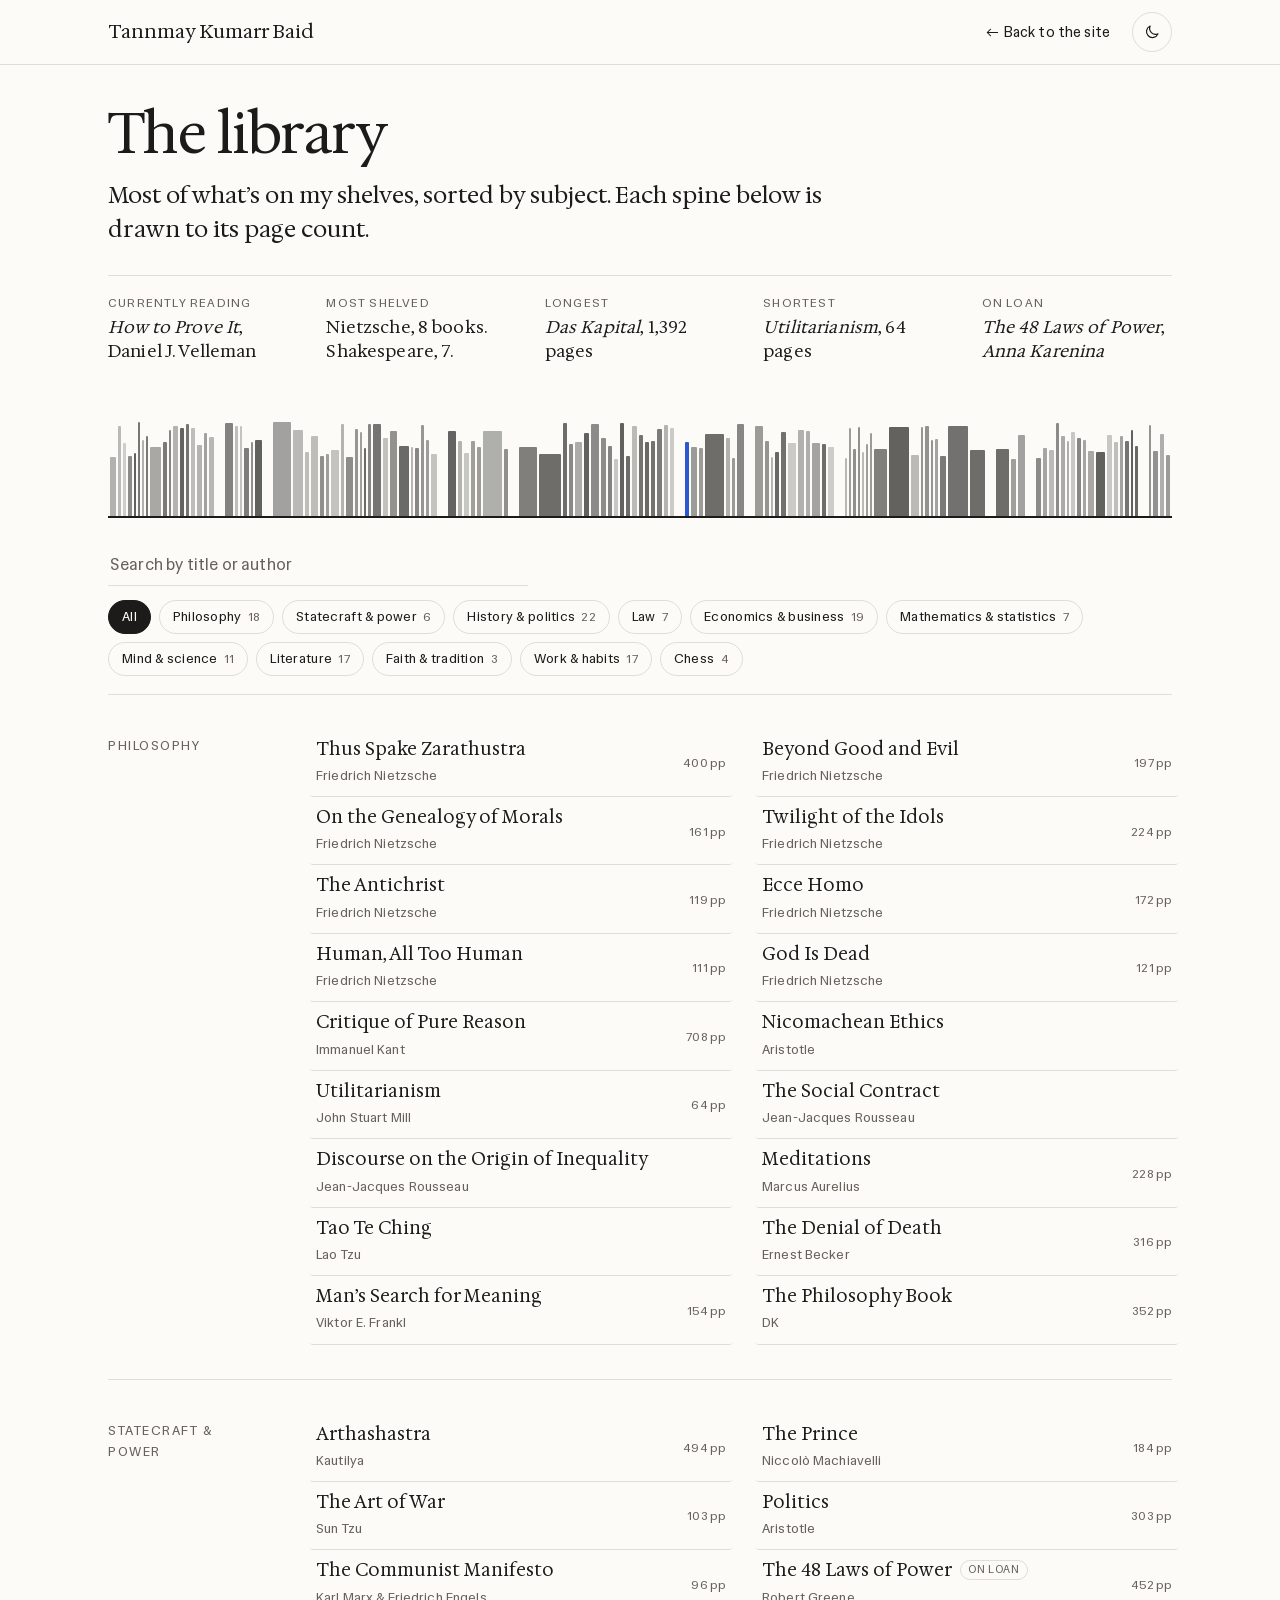
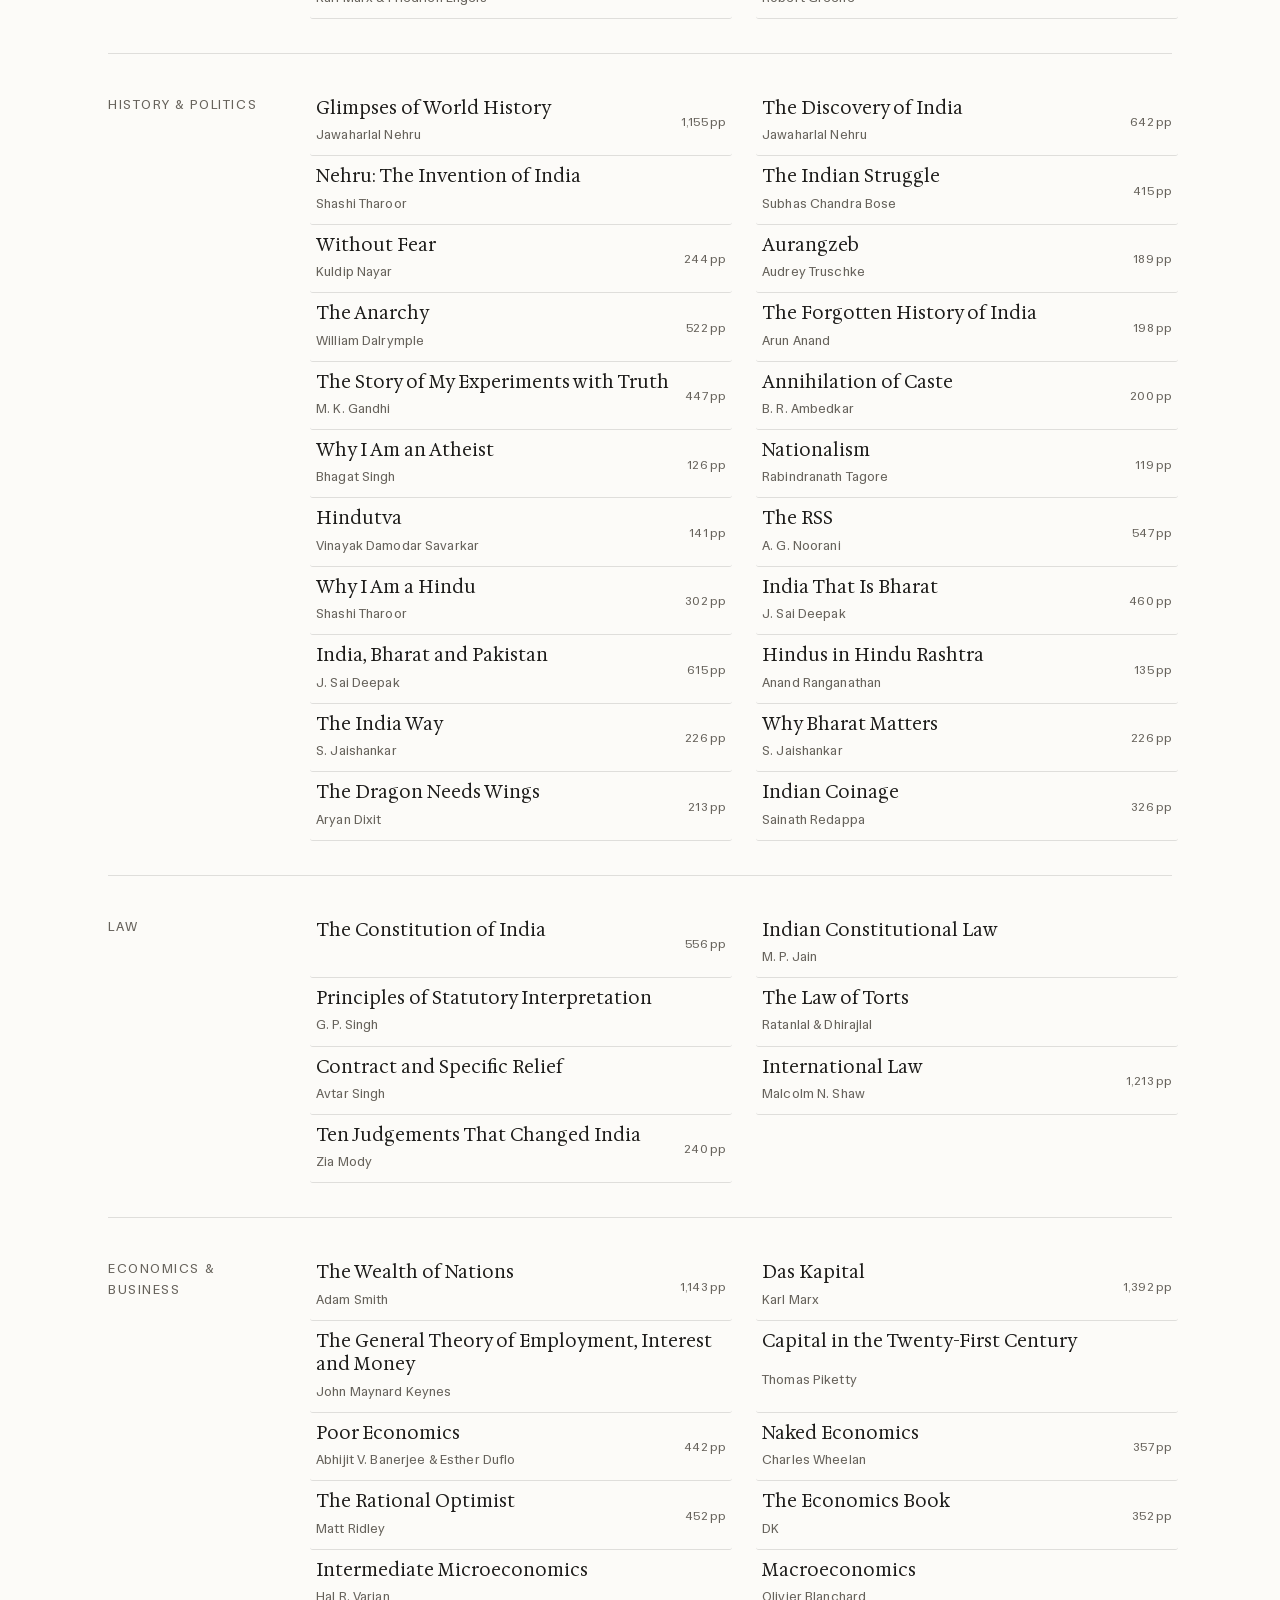
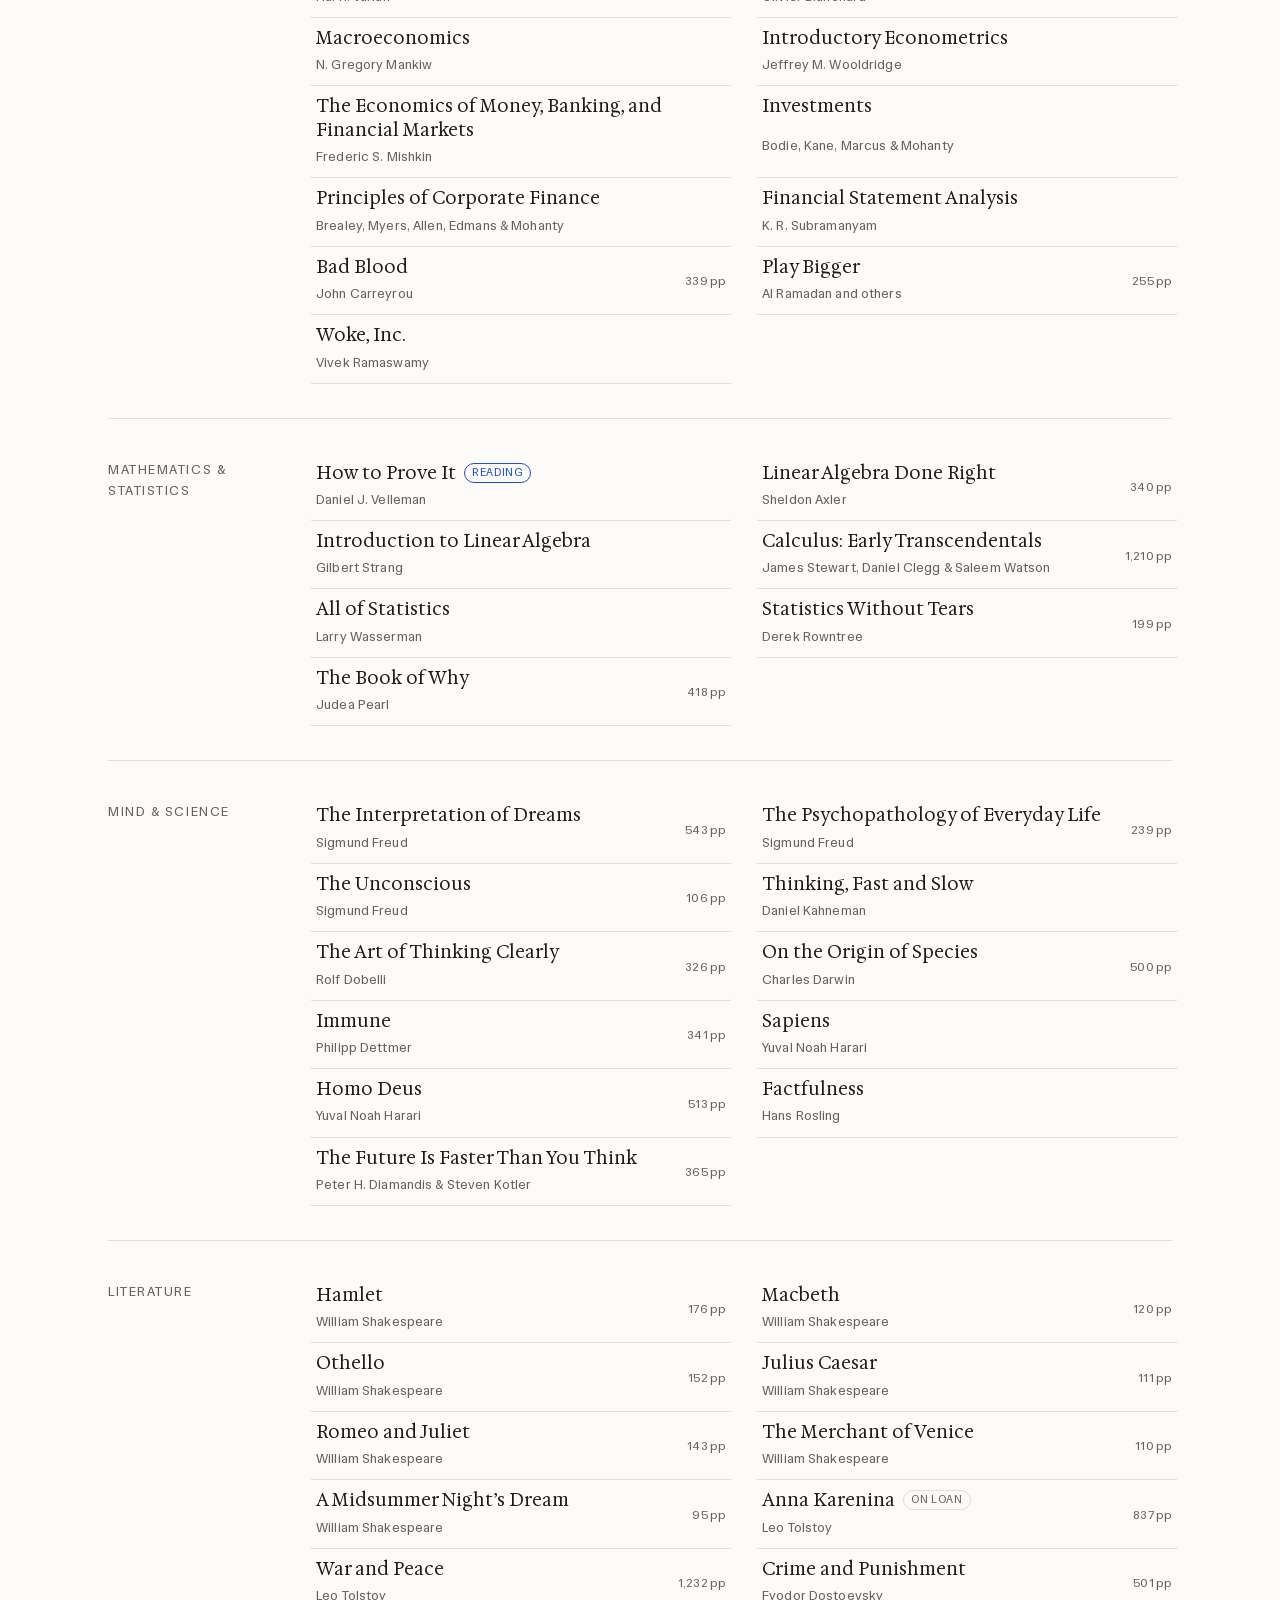
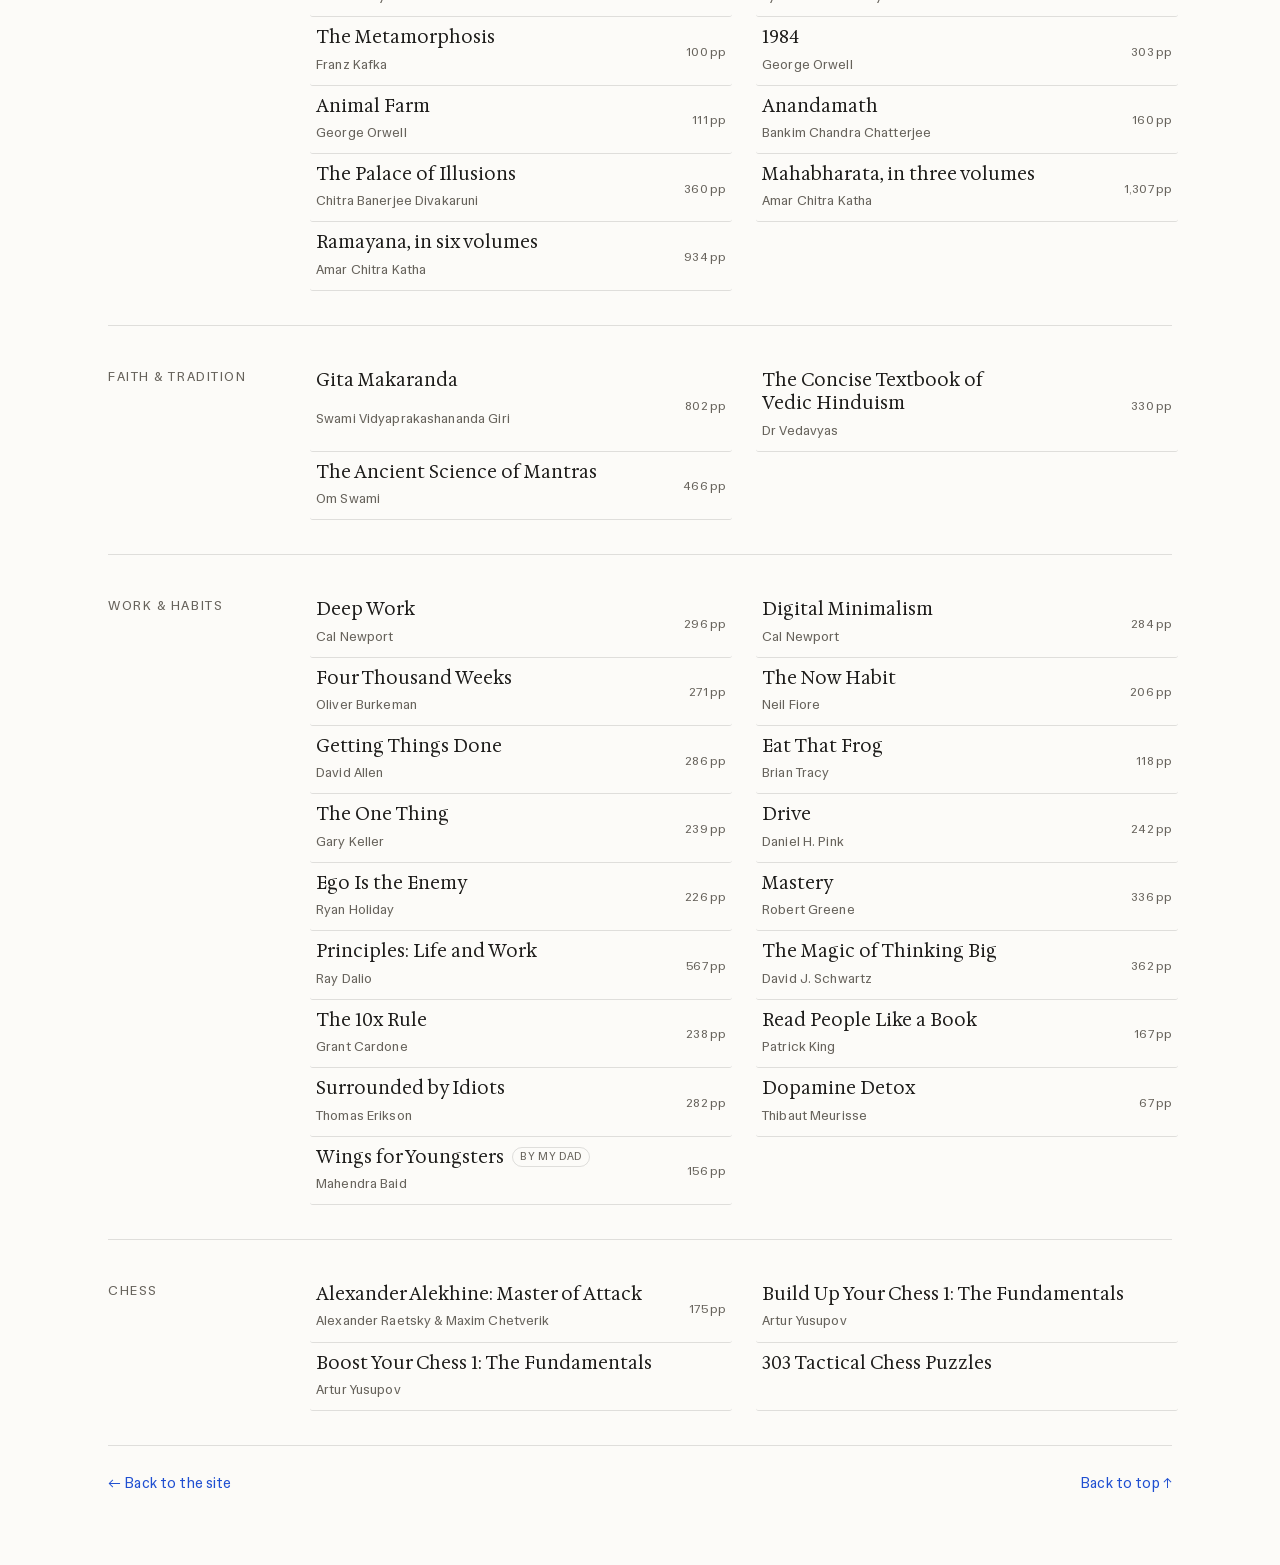
==== catalogue.html @ 4d47ea0c "Add the library catalogue; currently reading How to Prove It - New catalogue.html: 131 entries on 11" ====
<!doctype html>
<html lang="en">
<head>
<meta charset="utf-8">
<meta name="viewport" content="width=device-width, initial-scale=1">
<title>The library · Tannmay Kumarr Baid</title>
<meta name="description" content="The books on Tannmay Kumarr Baid’s shelves, sorted by subject.">
<link rel="canonical" href="https://tannmay-python.github.io/catalogue.html">
<link rel="icon" href="assets/favicon.svg" type="image/svg+xml">
<link rel="stylesheet" href="assets/fonts.css">
<link rel="stylesheet" href="assets/site.css">
<link rel="stylesheet" href="assets/catalogue.css">
<script>try{document.documentElement.dataset.theme=localStorage.getItem("tannmay-portfolio-theme")==="dark"?"dark":"light"}catch(e){document.documentElement.dataset.theme="light"}</script>
<script src="assets/site.js" defer></script>
<script src="assets/catalogue.js" defer></script>
</head>
<body>
<a class="skip-link" href="#main">Skip to content</a>

<header class="site-header">
  <div class="wrap">
    <a class="site-name plain" href="index.html">Tannmay Kumarr Baid</a>
    <nav class="site-nav sans" aria-label="Site">
      <a href="index.html#off-the-clock">← Back to the site</a>
    </nav>
    <button class="btn icon-btn theme-toggle" type="button" data-theme-toggle aria-label="Switch to dark mode" title="Switch to dark mode"><svg class="moon" viewBox="0 0 24 24" aria-hidden="true" focusable="false"><path d="M20 14.5A8 8 0 0 1 9.5 4 8 8 0 1 0 20 14.5Z"/></svg><svg class="sun" viewBox="0 0 24 24" aria-hidden="true" focusable="false"><circle cx="12" cy="12" r="4"/><path d="M12 2.5v2M12 19.5v2M2.5 12h2M19.5 12h2M5.3 5.3l1.4 1.4M17.3 17.3l1.4 1.4M5.3 18.7l1.4-1.4M17.3 6.7l1.4-1.4"/></svg></button>
  </div>
</header>

<main id="main" class="wrap">

  <section class="cat-head" id="top">
    <h1>The library</h1>
    <p class="lede">Most of what’s on my shelves, sorted by subject. Each spine below is drawn to its page count.</p>
    <dl class="cat-facts sans">
      <div><dt>Currently reading</dt><dd><em>How to Prove It</em>, Daniel J. Velleman</dd></div>
      <div><dt>Most shelved</dt><dd>Nietzsche, 8 books. Shakespeare, 7.</dd></div>
      <div><dt>Longest</dt><dd><em>Das Kapital</em>, 1,392 pages</dd></div>
      <div><dt>Shortest</dt><dd><em>Utilitarianism</em>, 64 pages</dd></div>
      <div><dt>On loan</dt><dd><em>The 48 Laws of Power</em>, <em>Anna Karenina</em></dd></div>
    </dl>
  </section>

  <div class="spines-wrap" aria-hidden="true"><div class="spines-scroll"><div class="spines" id="spines"></div></div><div class="spine-tip" id="spine-tip" hidden></div></div>

  <div class="cat-tools" hidden>
    <input class="cat-search sans" id="cat-search" type="search" placeholder="Search by title or author" aria-label="Search the library" autocomplete="off">
    <div class="chips sans" role="group" aria-label="Shelves">
      <button type="button" class="chip" data-shelf="all" aria-pressed="true">All</button><button type="button" class="chip" data-shelf="philosophy" aria-pressed="false">Philosophy <span class="n">18</span></button><button type="button" class="chip" data-shelf="statecraft" aria-pressed="false">Statecraft &amp; power <span class="n">6</span></button><button type="button" class="chip" data-shelf="history" aria-pressed="false">History &amp; politics <span class="n">22</span></button><button type="button" class="chip" data-shelf="law" aria-pressed="false">Law <span class="n">7</span></button><button type="button" class="chip" data-shelf="economics" aria-pressed="false">Economics &amp; business <span class="n">19</span></button><button type="button" class="chip" data-shelf="maths" aria-pressed="false">Mathematics &amp; statistics <span class="n">7</span></button><button type="button" class="chip" data-shelf="science" aria-pressed="false">Mind &amp; science <span class="n">11</span></button><button type="button" class="chip" data-shelf="literature" aria-pressed="false">Literature <span class="n">17</span></button><button type="button" class="chip" data-shelf="faith" aria-pressed="false">Faith &amp; tradition <span class="n">3</span></button><button type="button" class="chip" data-shelf="habits" aria-pressed="false">Work &amp; habits <span class="n">17</span></button><button type="button" class="chip" data-shelf="chess" aria-pressed="false">Chess <span class="n">4</span></button>
    </div>
  </div>

  <section class="row cat-shelf" id="philosophy" data-shelf="philosophy" aria-labelledby="philosophy-h">
    <h2 id="philosophy-h" class="label">Philosophy</h2>
    <ol class="books">
        <li id="b-thus-spake-zarathustra-friedrich-nietzsche" data-shelf="philosophy" data-pages="400" data-search="thus spake zarathustra friedrich nietzsche"><span class="bk-title">Thus Spake Zarathustra</span><span class="bk-author sans muted">Friedrich Nietzsche</span><span class="bk-pages sans muted">400 pp</span></li>
        <li id="b-beyond-good-and-evil-friedrich-nietzsche" data-shelf="philosophy" data-pages="197" data-search="beyond good and evil friedrich nietzsche"><span class="bk-title">Beyond Good and Evil</span><span class="bk-author sans muted">Friedrich Nietzsche</span><span class="bk-pages sans muted">197 pp</span></li>
        <li id="b-on-the-genealogy-of-morals-friedrich-nietzsche" data-shelf="philosophy" data-pages="161" data-search="on the genealogy of morals friedrich nietzsche"><span class="bk-title">On the Genealogy of Morals</span><span class="bk-author sans muted">Friedrich Nietzsche</span><span class="bk-pages sans muted">161 pp</span></li>
        <li id="b-twilight-of-the-idols-friedrich-nietzsche" data-shelf="philosophy" data-pages="224" data-search="twilight of the idols friedrich nietzsche"><span class="bk-title">Twilight of the Idols</span><span class="bk-author sans muted">Friedrich Nietzsche</span><span class="bk-pages sans muted">224 pp</span></li>
        <li id="b-the-antichrist-friedrich-nietzsche" data-shelf="philosophy" data-pages="119" data-search="the antichrist friedrich nietzsche"><span class="bk-title">The Antichrist</span><span class="bk-author sans muted">Friedrich Nietzsche</span><span class="bk-pages sans muted">119 pp</span></li>
        <li id="b-ecce-homo-friedrich-nietzsche" data-shelf="philosophy" data-pages="172" data-search="ecce homo friedrich nietzsche"><span class="bk-title">Ecce Homo</span><span class="bk-author sans muted">Friedrich Nietzsche</span><span class="bk-pages sans muted">172 pp</span></li>
        <li id="b-human-all-too-human-friedrich-nietzsche" data-shelf="philosophy" data-pages="111" data-search="human, all too human friedrich nietzsche"><span class="bk-title">Human, All Too Human</span><span class="bk-author sans muted">Friedrich Nietzsche</span><span class="bk-pages sans muted">111 pp</span></li>
        <li id="b-god-is-dead-friedrich-nietzsche" data-shelf="philosophy" data-pages="121" data-search="god is dead friedrich nietzsche"><span class="bk-title">God Is Dead</span><span class="bk-author sans muted">Friedrich Nietzsche</span><span class="bk-pages sans muted">121 pp</span></li>
        <li id="b-critique-of-pure-reason-immanuel-kant" data-shelf="philosophy" data-pages="708" data-search="critique of pure reason immanuel kant"><span class="bk-title">Critique of Pure Reason</span><span class="bk-author sans muted">Immanuel Kant</span><span class="bk-pages sans muted">708 pp</span></li>
        <li id="b-nicomachean-ethics-aristotle" data-shelf="philosophy" data-pages="0" data-search="nicomachean ethics aristotle"><span class="bk-title">Nicomachean Ethics</span><span class="bk-author sans muted">Aristotle</span><span class="bk-pages sans muted"></span></li>
        <li id="b-utilitarianism-john-stuart-mill" data-shelf="philosophy" data-pages="64" data-search="utilitarianism john stuart mill"><span class="bk-title">Utilitarianism</span><span class="bk-author sans muted">John Stuart Mill</span><span class="bk-pages sans muted">64 pp</span></li>
        <li id="b-the-social-contract-jean-jacques-rousseau" data-shelf="philosophy" data-pages="0" data-search="the social contract jean-jacques rousseau"><span class="bk-title">The Social Contract</span><span class="bk-author sans muted">Jean-Jacques Rousseau</span><span class="bk-pages sans muted"></span></li>
        <li id="b-discourse-on-the-origin-of-inequality-jean-jacques-rousseau" data-shelf="philosophy" data-pages="0" data-search="discourse on the origin of inequality jean-jacques rousseau"><span class="bk-title">Discourse on the Origin of Inequality</span><span class="bk-author sans muted">Jean-Jacques Rousseau</span><span class="bk-pages sans muted"></span></li>
        <li id="b-meditations-marcus-aurelius" data-shelf="philosophy" data-pages="228" data-search="meditations marcus aurelius"><span class="bk-title">Meditations</span><span class="bk-author sans muted">Marcus Aurelius</span><span class="bk-pages sans muted">228 pp</span></li>
        <li id="b-tao-te-ching-lao-tzu" data-shelf="philosophy" data-pages="0" data-search="tao te ching lao tzu"><span class="bk-title">Tao Te Ching</span><span class="bk-author sans muted">Lao Tzu</span><span class="bk-pages sans muted"></span></li>
        <li id="b-the-denial-of-death-ernest-becker" data-shelf="philosophy" data-pages="316" data-search="the denial of death ernest becker"><span class="bk-title">The Denial of Death</span><span class="bk-author sans muted">Ernest Becker</span><span class="bk-pages sans muted">316 pp</span></li>
        <li id="b-man-s-search-for-meaning-viktor-e-frankl" data-shelf="philosophy" data-pages="154" data-search="man’s search for meaning viktor e. frankl"><span class="bk-title">Man’s Search for Meaning</span><span class="bk-author sans muted">Viktor E. Frankl</span><span class="bk-pages sans muted">154 pp</span></li>
        <li id="b-the-philosophy-book-dk" data-shelf="philosophy" data-pages="352" data-search="the philosophy book dk"><span class="bk-title">The Philosophy Book</span><span class="bk-author sans muted">DK</span><span class="bk-pages sans muted">352 pp</span></li>
    </ol>
  </section>
  <section class="row cat-shelf" id="statecraft" data-shelf="statecraft" aria-labelledby="statecraft-h">
    <h2 id="statecraft-h" class="label">Statecraft &amp; power</h2>
    <ol class="books">
        <li id="b-arthashastra-kautilya" data-shelf="statecraft" data-pages="494" data-search="arthashastra kautilya"><span class="bk-title">Arthashastra</span><span class="bk-author sans muted">Kautilya</span><span class="bk-pages sans muted">494 pp</span></li>
        <li id="b-the-prince-niccol-machiavelli" data-shelf="statecraft" data-pages="184" data-search="the prince niccolò machiavelli"><span class="bk-title">The Prince</span><span class="bk-author sans muted">Niccolò Machiavelli</span><span class="bk-pages sans muted">184 pp</span></li>
        <li id="b-the-art-of-war-sun-tzu" data-shelf="statecraft" data-pages="103" data-search="the art of war sun tzu"><span class="bk-title">The Art of War</span><span class="bk-author sans muted">Sun Tzu</span><span class="bk-pages sans muted">103 pp</span></li>
        <li id="b-politics-aristotle" data-shelf="statecraft" data-pages="303" data-search="politics aristotle"><span class="bk-title">Politics</span><span class="bk-author sans muted">Aristotle</span><span class="bk-pages sans muted">303 pp</span></li>
        <li id="b-the-communist-manifesto-karl-marx-friedrich-engels" data-shelf="statecraft" data-pages="96" data-search="the communist manifesto karl marx &amp; friedrich engels"><span class="bk-title">The Communist Manifesto</span><span class="bk-author sans muted">Karl Marx &amp; Friedrich Engels</span><span class="bk-pages sans muted">96 pp</span></li>
        <li id="b-the-48-laws-of-power-robert-greene" data-shelf="statecraft" data-pages="452" data-search="the 48 laws of power robert greene"><span class="bk-title">The 48 Laws of Power<span class="tag">on loan</span></span><span class="bk-author sans muted">Robert Greene</span><span class="bk-pages sans muted">452 pp</span></li>
    </ol>
  </section>
  <section class="row cat-shelf" id="history" data-shelf="history" aria-labelledby="history-h">
    <h2 id="history-h" class="label">History &amp; politics</h2>
    <ol class="books">
        <li id="b-glimpses-of-world-history-jawaharlal-nehru" data-shelf="history" data-pages="1155" data-search="glimpses of world history jawaharlal nehru"><span class="bk-title">Glimpses of World History</span><span class="bk-author sans muted">Jawaharlal Nehru</span><span class="bk-pages sans muted">1,155 pp</span></li>
        <li id="b-the-discovery-of-india-jawaharlal-nehru" data-shelf="history" data-pages="642" data-search="the discovery of india jawaharlal nehru"><span class="bk-title">The Discovery of India</span><span class="bk-author sans muted">Jawaharlal Nehru</span><span class="bk-pages sans muted">642 pp</span></li>
        <li id="b-nehru-the-invention-of-india-shashi-tharoor" data-shelf="history" data-pages="0" data-search="nehru: the invention of india shashi tharoor"><span class="bk-title">Nehru: The Invention of India</span><span class="bk-author sans muted">Shashi Tharoor</span><span class="bk-pages sans muted"></span></li>
        <li id="b-the-indian-struggle-subhas-chandra-bose" data-shelf="history" data-pages="415" data-search="the indian struggle subhas chandra bose"><span class="bk-title">The Indian Struggle</span><span class="bk-author sans muted">Subhas Chandra Bose</span><span class="bk-pages sans muted">415 pp</span></li>
        <li id="b-without-fear-kuldip-nayar" data-shelf="history" data-pages="244" data-search="without fear kuldip nayar"><span class="bk-title">Without Fear</span><span class="bk-author sans muted">Kuldip Nayar</span><span class="bk-pages sans muted">244 pp</span></li>
        <li id="b-aurangzeb-audrey-truschke" data-shelf="history" data-pages="189" data-search="aurangzeb audrey truschke"><span class="bk-title">Aurangzeb</span><span class="bk-author sans muted">Audrey Truschke</span><span class="bk-pages sans muted">189 pp</span></li>
        <li id="b-the-anarchy-william-dalrymple" data-shelf="history" data-pages="522" data-search="the anarchy william dalrymple"><span class="bk-title">The Anarchy</span><span class="bk-author sans muted">William Dalrymple</span><span class="bk-pages sans muted">522 pp</span></li>
        <li id="b-the-forgotten-history-of-india-arun-anand" data-shelf="history" data-pages="198" data-search="the forgotten history of india arun anand"><span class="bk-title">The Forgotten History of India</span><span class="bk-author sans muted">Arun Anand</span><span class="bk-pages sans muted">198 pp</span></li>
        <li id="b-the-story-of-my-experiments-with-truth-m-k-gandhi" data-shelf="history" data-pages="447" data-search="the story of my experiments with truth m. k. gandhi"><span class="bk-title">The Story of My Experiments with Truth</span><span class="bk-author sans muted">M. K. Gandhi</span><span class="bk-pages sans muted">447 pp</span></li>
        <li id="b-annihilation-of-caste-b-r-ambedkar" data-shelf="history" data-pages="200" data-search="annihilation of caste b. r. ambedkar"><span class="bk-title">Annihilation of Caste</span><span class="bk-author sans muted">B. R. Ambedkar</span><span class="bk-pages sans muted">200 pp</span></li>
        <li id="b-why-i-am-an-atheist-bhagat-singh" data-shelf="history" data-pages="126" data-search="why i am an atheist bhagat singh"><span class="bk-title">Why I Am an Atheist</span><span class="bk-author sans muted">Bhagat Singh</span><span class="bk-pages sans muted">126 pp</span></li>
        <li id="b-nationalism-rabindranath-tagore" data-shelf="history" data-pages="119" data-search="nationalism rabindranath tagore"><span class="bk-title">Nationalism</span><span class="bk-author sans muted">Rabindranath Tagore</span><span class="bk-pages sans muted">119 pp</span></li>
        <li id="b-hindutva-vinayak-damodar-savarkar" data-shelf="history" data-pages="141" data-search="hindutva vinayak damodar savarkar"><span class="bk-title">Hindutva</span><span class="bk-author sans muted">Vinayak Damodar Savarkar</span><span class="bk-pages sans muted">141 pp</span></li>
        <li id="b-the-rss-a-g-noorani" data-shelf="history" data-pages="547" data-search="the rss a. g. noorani"><span class="bk-title">The RSS</span><span class="bk-author sans muted">A. G. Noorani</span><span class="bk-pages sans muted">547 pp</span></li>
        <li id="b-why-i-am-a-hindu-shashi-tharoor" data-shelf="history" data-pages="302" data-search="why i am a hindu shashi tharoor"><span class="bk-title">Why I Am a Hindu</span><span class="bk-author sans muted">Shashi Tharoor</span><span class="bk-pages sans muted">302 pp</span></li>
        <li id="b-india-that-is-bharat-j-sai-deepak" data-shelf="history" data-pages="460" data-search="india that is bharat j. sai deepak"><span class="bk-title">India That Is Bharat</span><span class="bk-author sans muted">J. Sai Deepak</span><span class="bk-pages sans muted">460 pp</span></li>
        <li id="b-india-bharat-and-pakistan-j-sai-deepak" data-shelf="history" data-pages="615" data-search="india, bharat and pakistan j. sai deepak"><span class="bk-title">India, Bharat and Pakistan</span><span class="bk-author sans muted">J. Sai Deepak</span><span class="bk-pages sans muted">615 pp</span></li>
        <li id="b-hindus-in-hindu-rashtra-anand-ranganathan" data-shelf="history" data-pages="135" data-search="hindus in hindu rashtra anand ranganathan"><span class="bk-title">Hindus in Hindu Rashtra</span><span class="bk-author sans muted">Anand Ranganathan</span><span class="bk-pages sans muted">135 pp</span></li>
        <li id="b-the-india-way-s-jaishankar" data-shelf="history" data-pages="226" data-search="the india way s. jaishankar"><span class="bk-title">The India Way</span><span class="bk-author sans muted">S. Jaishankar</span><span class="bk-pages sans muted">226 pp</span></li>
        <li id="b-why-bharat-matters-s-jaishankar" data-shelf="history" data-pages="226" data-search="why bharat matters s. jaishankar"><span class="bk-title">Why Bharat Matters</span><span class="bk-author sans muted">S. Jaishankar</span><span class="bk-pages sans muted">226 pp</span></li>
        <li id="b-the-dragon-needs-wings-aryan-dixit" data-shelf="history" data-pages="213" data-search="the dragon needs wings aryan dixit"><span class="bk-title">The Dragon Needs Wings</span><span class="bk-author sans muted">Aryan Dixit</span><span class="bk-pages sans muted">213 pp</span></li>
        <li id="b-indian-coinage-sainath-redappa" data-shelf="history" data-pages="326" data-search="indian coinage sainath redappa"><span class="bk-title">Indian Coinage</span><span class="bk-author sans muted">Sainath Redappa</span><span class="bk-pages sans muted">326 pp</span></li>
    </ol>
  </section>
  <section class="row cat-shelf" id="law" data-shelf="law" aria-labelledby="law-h">
    <h2 id="law-h" class="label">Law</h2>
    <ol class="books">
        <li id="b-the-constitution-of-india" data-shelf="law" data-pages="556" data-search="the constitution of india "><span class="bk-title">The Constitution of India</span><span class="bk-author sans muted">&nbsp;</span><span class="bk-pages sans muted">556 pp</span></li>
        <li id="b-indian-constitutional-law-m-p-jain" data-shelf="law" data-pages="0" data-search="indian constitutional law m. p. jain"><span class="bk-title">Indian Constitutional Law</span><span class="bk-author sans muted">M. P. Jain</span><span class="bk-pages sans muted"></span></li>
        <li id="b-principles-of-statutory-interpretation-g-p-singh" data-shelf="law" data-pages="0" data-search="principles of statutory interpretation g. p. singh"><span class="bk-title">Principles of Statutory Interpretation</span><span class="bk-author sans muted">G. P. Singh</span><span class="bk-pages sans muted"></span></li>
        <li id="b-the-law-of-torts-ratanlal-dhirajlal" data-shelf="law" data-pages="0" data-search="the law of torts ratanlal &amp; dhirajlal"><span class="bk-title">The Law of Torts</span><span class="bk-author sans muted">Ratanlal &amp; Dhirajlal</span><span class="bk-pages sans muted"></span></li>
        <li id="b-contract-and-specific-relief-avtar-singh" data-shelf="law" data-pages="0" data-search="contract and specific relief avtar singh"><span class="bk-title">Contract and Specific Relief</span><span class="bk-author sans muted">Avtar Singh</span><span class="bk-pages sans muted"></span></li>
        <li id="b-international-law-malcolm-n-shaw" data-shelf="law" data-pages="1213" data-search="international law malcolm n. shaw"><span class="bk-title">International Law</span><span class="bk-author sans muted">Malcolm N. Shaw</span><span class="bk-pages sans muted">1,213 pp</span></li>
        <li id="b-ten-judgements-that-changed-india-zia-mody" data-shelf="law" data-pages="240" data-search="ten judgements that changed india zia mody"><span class="bk-title">Ten Judgements That Changed India</span><span class="bk-author sans muted">Zia Mody</span><span class="bk-pages sans muted">240 pp</span></li>
    </ol>
  </section>
  <section class="row cat-shelf" id="economics" data-shelf="economics" aria-labelledby="economics-h">
    <h2 id="economics-h" class="label">Economics &amp; business</h2>
    <ol class="books">
        <li id="b-the-wealth-of-nations-adam-smith" data-shelf="economics" data-pages="1143" data-search="the wealth of nations adam smith"><span class="bk-title">The Wealth of Nations</span><span class="bk-author sans muted">Adam Smith</span><span class="bk-pages sans muted">1,143 pp</span></li>
        <li id="b-das-kapital-karl-marx" data-shelf="economics" data-pages="1392" data-search="das kapital karl marx"><span class="bk-title">Das Kapital</span><span class="bk-author sans muted">Karl Marx</span><span class="bk-pages sans muted">1,392 pp</span></li>
        <li id="b-the-general-theory-of-employment-interest-and-money-john-may" data-shelf="economics" data-pages="0" data-search="the general theory of employment, interest and money john maynard keynes"><span class="bk-title">The General Theory of Employment, Interest and Money</span><span class="bk-author sans muted">John Maynard Keynes</span><span class="bk-pages sans muted"></span></li>
        <li id="b-capital-in-the-twenty-first-century-thomas-piketty" data-shelf="economics" data-pages="0" data-search="capital in the twenty-first century thomas piketty"><span class="bk-title">Capital in the Twenty-First Century</span><span class="bk-author sans muted">Thomas Piketty</span><span class="bk-pages sans muted"></span></li>
        <li id="b-poor-economics-abhijit-v-banerjee-esther-duflo" data-shelf="economics" data-pages="442" data-search="poor economics abhijit v. banerjee &amp; esther duflo"><span class="bk-title">Poor Economics</span><span class="bk-author sans muted">Abhijit V. Banerjee &amp; Esther Duflo</span><span class="bk-pages sans muted">442 pp</span></li>
        <li id="b-naked-economics-charles-wheelan" data-shelf="economics" data-pages="357" data-search="naked economics charles wheelan"><span class="bk-title">Naked Economics</span><span class="bk-author sans muted">Charles Wheelan</span><span class="bk-pages sans muted">357 pp</span></li>
        <li id="b-the-rational-optimist-matt-ridley" data-shelf="economics" data-pages="452" data-search="the rational optimist matt ridley"><span class="bk-title">The Rational Optimist</span><span class="bk-author sans muted">Matt Ridley</span><span class="bk-pages sans muted">452 pp</span></li>
        <li id="b-the-economics-book-dk" data-shelf="economics" data-pages="352" data-search="the economics book dk"><span class="bk-title">The Economics Book</span><span class="bk-author sans muted">DK</span><span class="bk-pages sans muted">352 pp</span></li>
        <li id="b-intermediate-microeconomics-hal-r-varian" data-shelf="economics" data-pages="0" data-search="intermediate microeconomics hal r. varian"><span class="bk-title">Intermediate Microeconomics</span><span class="bk-author sans muted">Hal R. Varian</span><span class="bk-pages sans muted"></span></li>
        <li id="b-macroeconomics-olivier-blanchard" data-shelf="economics" data-pages="0" data-search="macroeconomics olivier blanchard"><span class="bk-title">Macroeconomics</span><span class="bk-author sans muted">Olivier Blanchard</span><span class="bk-pages sans muted"></span></li>
        <li id="b-macroeconomics-n-gregory-mankiw" data-shelf="economics" data-pages="0" data-search="macroeconomics n. gregory mankiw"><span class="bk-title">Macroeconomics</span><span class="bk-author sans muted">N. Gregory Mankiw</span><span class="bk-pages sans muted"></span></li>
        <li id="b-introductory-econometrics-jeffrey-m-wooldridge" data-shelf="economics" data-pages="0" data-search="introductory econometrics jeffrey m. wooldridge"><span class="bk-title">Introductory Econometrics</span><span class="bk-author sans muted">Jeffrey M. Wooldridge</span><span class="bk-pages sans muted"></span></li>
        <li id="b-the-economics-of-money-banking-and-financial-markets-frederi" data-shelf="economics" data-pages="0" data-search="the economics of money, banking, and financial markets frederic s. mishkin"><span class="bk-title">The Economics of Money, Banking, and Financial Markets</span><span class="bk-author sans muted">Frederic S. Mishkin</span><span class="bk-pages sans muted"></span></li>
        <li id="b-investments-bodie-kane-marcus-mohanty" data-shelf="economics" data-pages="0" data-search="investments bodie, kane, marcus &amp; mohanty"><span class="bk-title">Investments</span><span class="bk-author sans muted">Bodie, Kane, Marcus &amp; Mohanty</span><span class="bk-pages sans muted"></span></li>
        <li id="b-principles-of-corporate-finance-brealey-myers-allen-edmans-m" data-shelf="economics" data-pages="0" data-search="principles of corporate finance brealey, myers, allen, edmans &amp; mohanty"><span class="bk-title">Principles of Corporate Finance</span><span class="bk-author sans muted">Brealey, Myers, Allen, Edmans &amp; Mohanty</span><span class="bk-pages sans muted"></span></li>
        <li id="b-financial-statement-analysis-k-r-subramanyam" data-shelf="economics" data-pages="0" data-search="financial statement analysis k. r. subramanyam"><span class="bk-title">Financial Statement Analysis</span><span class="bk-author sans muted">K. R. Subramanyam</span><span class="bk-pages sans muted"></span></li>
        <li id="b-bad-blood-john-carreyrou" data-shelf="economics" data-pages="339" data-search="bad blood john carreyrou"><span class="bk-title">Bad Blood</span><span class="bk-author sans muted">John Carreyrou</span><span class="bk-pages sans muted">339 pp</span></li>
        <li id="b-play-bigger-al-ramadan-and-others" data-shelf="economics" data-pages="255" data-search="play bigger al ramadan and others"><span class="bk-title">Play Bigger</span><span class="bk-author sans muted">Al Ramadan and others</span><span class="bk-pages sans muted">255 pp</span></li>
        <li id="b-woke-inc-vivek-ramaswamy" data-shelf="economics" data-pages="0" data-search="woke, inc. vivek ramaswamy"><span class="bk-title">Woke, Inc.</span><span class="bk-author sans muted">Vivek Ramaswamy</span><span class="bk-pages sans muted"></span></li>
    </ol>
  </section>
  <section class="row cat-shelf" id="maths" data-shelf="maths" aria-labelledby="maths-h">
    <h2 id="maths-h" class="label">Mathematics &amp; statistics</h2>
    <ol class="books">
        <li id="b-how-to-prove-it-daniel-j-velleman" data-shelf="maths" data-pages="0" data-search="how to prove it daniel j. velleman" data-reading><span class="bk-title">How to Prove It<span class="tag">reading</span></span><span class="bk-author sans muted">Daniel J. Velleman</span><span class="bk-pages sans muted"></span></li>
        <li id="b-linear-algebra-done-right-sheldon-axler" data-shelf="maths" data-pages="340" data-search="linear algebra done right sheldon axler"><span class="bk-title">Linear Algebra Done Right</span><span class="bk-author sans muted">Sheldon Axler</span><span class="bk-pages sans muted">340 pp</span></li>
        <li id="b-introduction-to-linear-algebra-gilbert-strang" data-shelf="maths" data-pages="0" data-search="introduction to linear algebra gilbert strang"><span class="bk-title">Introduction to Linear Algebra</span><span class="bk-author sans muted">Gilbert Strang</span><span class="bk-pages sans muted"></span></li>
        <li id="b-calculus-early-transcendentals-james-stewart-daniel-clegg-sa" data-shelf="maths" data-pages="1210" data-search="calculus: early transcendentals james stewart, daniel clegg &amp; saleem watson"><span class="bk-title">Calculus: Early Transcendentals</span><span class="bk-author sans muted">James Stewart, Daniel Clegg &amp; Saleem Watson</span><span class="bk-pages sans muted">1,210 pp</span></li>
        <li id="b-all-of-statistics-larry-wasserman" data-shelf="maths" data-pages="0" data-search="all of statistics larry wasserman"><span class="bk-title">All of Statistics</span><span class="bk-author sans muted">Larry Wasserman</span><span class="bk-pages sans muted"></span></li>
        <li id="b-statistics-without-tears-derek-rowntree" data-shelf="maths" data-pages="199" data-search="statistics without tears derek rowntree"><span class="bk-title">Statistics Without Tears</span><span class="bk-author sans muted">Derek Rowntree</span><span class="bk-pages sans muted">199 pp</span></li>
        <li id="b-the-book-of-why-judea-pearl" data-shelf="maths" data-pages="418" data-search="the book of why judea pearl"><span class="bk-title">The Book of Why</span><span class="bk-author sans muted">Judea Pearl</span><span class="bk-pages sans muted">418 pp</span></li>
    </ol>
  </section>
  <section class="row cat-shelf" id="science" data-shelf="science" aria-labelledby="science-h">
    <h2 id="science-h" class="label">Mind &amp; science</h2>
    <ol class="books">
        <li id="b-the-interpretation-of-dreams-sigmund-freud" data-shelf="science" data-pages="543" data-search="the interpretation of dreams sigmund freud"><span class="bk-title">The Interpretation of Dreams</span><span class="bk-author sans muted">Sigmund Freud</span><span class="bk-pages sans muted">543 pp</span></li>
        <li id="b-the-psychopathology-of-everyday-life-sigmund-freud" data-shelf="science" data-pages="239" data-search="the psychopathology of everyday life sigmund freud"><span class="bk-title">The Psychopathology of Everyday Life</span><span class="bk-author sans muted">Sigmund Freud</span><span class="bk-pages sans muted">239 pp</span></li>
        <li id="b-the-unconscious-sigmund-freud" data-shelf="science" data-pages="106" data-search="the unconscious sigmund freud"><span class="bk-title">The Unconscious</span><span class="bk-author sans muted">Sigmund Freud</span><span class="bk-pages sans muted">106 pp</span></li>
        <li id="b-thinking-fast-and-slow-daniel-kahneman" data-shelf="science" data-pages="0" data-search="thinking, fast and slow daniel kahneman"><span class="bk-title">Thinking, Fast and Slow</span><span class="bk-author sans muted">Daniel Kahneman</span><span class="bk-pages sans muted"></span></li>
        <li id="b-the-art-of-thinking-clearly-rolf-dobelli" data-shelf="science" data-pages="326" data-search="the art of thinking clearly rolf dobelli"><span class="bk-title">The Art of Thinking Clearly</span><span class="bk-author sans muted">Rolf Dobelli</span><span class="bk-pages sans muted">326 pp</span></li>
        <li id="b-on-the-origin-of-species-charles-darwin" data-shelf="science" data-pages="500" data-search="on the origin of species charles darwin"><span class="bk-title">On the Origin of Species</span><span class="bk-author sans muted">Charles Darwin</span><span class="bk-pages sans muted">500 pp</span></li>
        <li id="b-immune-philipp-dettmer" data-shelf="science" data-pages="341" data-search="immune philipp dettmer"><span class="bk-title">Immune</span><span class="bk-author sans muted">Philipp Dettmer</span><span class="bk-pages sans muted">341 pp</span></li>
        <li id="b-sapiens-yuval-noah-harari" data-shelf="science" data-pages="0" data-search="sapiens yuval noah harari"><span class="bk-title">Sapiens</span><span class="bk-author sans muted">Yuval Noah Harari</span><span class="bk-pages sans muted"></span></li>
        <li id="b-homo-deus-yuval-noah-harari" data-shelf="science" data-pages="513" data-search="homo deus yuval noah harari"><span class="bk-title">Homo Deus</span><span class="bk-author sans muted">Yuval Noah Harari</span><span class="bk-pages sans muted">513 pp</span></li>
        <li id="b-factfulness-hans-rosling" data-shelf="science" data-pages="0" data-search="factfulness hans rosling"><span class="bk-title">Factfulness</span><span class="bk-author sans muted">Hans Rosling</span><span class="bk-pages sans muted"></span></li>
        <li id="b-the-future-is-faster-than-you-think-peter-h-diamandis-steven" data-shelf="science" data-pages="365" data-search="the future is faster than you think peter h. diamandis &amp; steven kotler"><span class="bk-title">The Future Is Faster Than You Think</span><span class="bk-author sans muted">Peter H. Diamandis &amp; Steven Kotler</span><span class="bk-pages sans muted">365 pp</span></li>
    </ol>
  </section>
  <section class="row cat-shelf" id="literature" data-shelf="literature" aria-labelledby="literature-h">
    <h2 id="literature-h" class="label">Literature</h2>
    <ol class="books">
        <li id="b-hamlet-william-shakespeare" data-shelf="literature" data-pages="176" data-search="hamlet william shakespeare"><span class="bk-title">Hamlet</span><span class="bk-author sans muted">William Shakespeare</span><span class="bk-pages sans muted">176 pp</span></li>
        <li id="b-macbeth-william-shakespeare" data-shelf="literature" data-pages="120" data-search="macbeth william shakespeare"><span class="bk-title">Macbeth</span><span class="bk-author sans muted">William Shakespeare</span><span class="bk-pages sans muted">120 pp</span></li>
        <li id="b-othello-william-shakespeare" data-shelf="literature" data-pages="152" data-search="othello william shakespeare"><span class="bk-title">Othello</span><span class="bk-author sans muted">William Shakespeare</span><span class="bk-pages sans muted">152 pp</span></li>
        <li id="b-julius-caesar-william-shakespeare" data-shelf="literature" data-pages="111" data-search="julius caesar william shakespeare"><span class="bk-title">Julius Caesar</span><span class="bk-author sans muted">William Shakespeare</span><span class="bk-pages sans muted">111 pp</span></li>
        <li id="b-romeo-and-juliet-william-shakespeare" data-shelf="literature" data-pages="143" data-search="romeo and juliet william shakespeare"><span class="bk-title">Romeo and Juliet</span><span class="bk-author sans muted">William Shakespeare</span><span class="bk-pages sans muted">143 pp</span></li>
        <li id="b-the-merchant-of-venice-william-shakespeare" data-shelf="literature" data-pages="110" data-search="the merchant of venice william shakespeare"><span class="bk-title">The Merchant of Venice</span><span class="bk-author sans muted">William Shakespeare</span><span class="bk-pages sans muted">110 pp</span></li>
        <li id="b-a-midsummer-night-s-dream-william-shakespeare" data-shelf="literature" data-pages="95" data-search="a midsummer night’s dream william shakespeare"><span class="bk-title">A Midsummer Night’s Dream</span><span class="bk-author sans muted">William Shakespeare</span><span class="bk-pages sans muted">95 pp</span></li>
        <li id="b-anna-karenina-leo-tolstoy" data-shelf="literature" data-pages="837" data-search="anna karenina leo tolstoy"><span class="bk-title">Anna Karenina<span class="tag">on loan</span></span><span class="bk-author sans muted">Leo Tolstoy</span><span class="bk-pages sans muted">837 pp</span></li>
        <li id="b-war-and-peace-leo-tolstoy" data-shelf="literature" data-pages="1232" data-search="war and peace leo tolstoy"><span class="bk-title">War and Peace</span><span class="bk-author sans muted">Leo Tolstoy</span><span class="bk-pages sans muted">1,232 pp</span></li>
        <li id="b-crime-and-punishment-fyodor-dostoevsky" data-shelf="literature" data-pages="501" data-search="crime and punishment fyodor dostoevsky"><span class="bk-title">Crime and Punishment</span><span class="bk-author sans muted">Fyodor Dostoevsky</span><span class="bk-pages sans muted">501 pp</span></li>
        <li id="b-the-metamorphosis-franz-kafka" data-shelf="literature" data-pages="100" data-search="the metamorphosis franz kafka"><span class="bk-title">The Metamorphosis</span><span class="bk-author sans muted">Franz Kafka</span><span class="bk-pages sans muted">100 pp</span></li>
        <li id="b-1984-george-orwell" data-shelf="literature" data-pages="303" data-search="1984 george orwell"><span class="bk-title">1984</span><span class="bk-author sans muted">George Orwell</span><span class="bk-pages sans muted">303 pp</span></li>
        <li id="b-animal-farm-george-orwell" data-shelf="literature" data-pages="111" data-search="animal farm george orwell"><span class="bk-title">Animal Farm</span><span class="bk-author sans muted">George Orwell</span><span class="bk-pages sans muted">111 pp</span></li>
        <li id="b-anandamath-bankim-chandra-chatterjee" data-shelf="literature" data-pages="160" data-search="anandamath bankim chandra chatterjee"><span class="bk-title">Anandamath</span><span class="bk-author sans muted">Bankim Chandra Chatterjee</span><span class="bk-pages sans muted">160 pp</span></li>
        <li id="b-the-palace-of-illusions-chitra-banerjee-divakaruni" data-shelf="literature" data-pages="360" data-search="the palace of illusions chitra banerjee divakaruni"><span class="bk-title">The Palace of Illusions</span><span class="bk-author sans muted">Chitra Banerjee Divakaruni</span><span class="bk-pages sans muted">360 pp</span></li>
        <li id="b-mahabharata-in-three-volumes-amar-chitra-katha" data-shelf="literature" data-pages="1307" data-search="mahabharata, in three volumes amar chitra katha"><span class="bk-title">Mahabharata, in three volumes</span><span class="bk-author sans muted">Amar Chitra Katha</span><span class="bk-pages sans muted">1,307 pp</span></li>
        <li id="b-ramayana-in-six-volumes-amar-chitra-katha" data-shelf="literature" data-pages="934" data-search="ramayana, in six volumes amar chitra katha"><span class="bk-title">Ramayana, in six volumes</span><span class="bk-author sans muted">Amar Chitra Katha</span><span class="bk-pages sans muted">934 pp</span></li>
    </ol>
  </section>
  <section class="row cat-shelf" id="faith" data-shelf="faith" aria-labelledby="faith-h">
    <h2 id="faith-h" class="label">Faith &amp; tradition</h2>
    <ol class="books">
        <li id="b-gita-makaranda-swami-vidyaprakashananda-giri" data-shelf="faith" data-pages="802" data-search="gita makaranda swami vidyaprakashananda giri"><span class="bk-title">Gita Makaranda</span><span class="bk-author sans muted">Swami Vidyaprakashananda Giri</span><span class="bk-pages sans muted">802 pp</span></li>
        <li id="b-the-concise-textbook-of-vedic-hinduism-dr-vedavyas" data-shelf="faith" data-pages="330" data-search="the concise textbook of vedic hinduism dr vedavyas"><span class="bk-title">The Concise Textbook of Vedic Hinduism</span><span class="bk-author sans muted">Dr Vedavyas</span><span class="bk-pages sans muted">330 pp</span></li>
        <li id="b-the-ancient-science-of-mantras-om-swami" data-shelf="faith" data-pages="466" data-search="the ancient science of mantras om swami"><span class="bk-title">The Ancient Science of Mantras</span><span class="bk-author sans muted">Om Swami</span><span class="bk-pages sans muted">466 pp</span></li>
    </ol>
  </section>
  <section class="row cat-shelf" id="habits" data-shelf="habits" aria-labelledby="habits-h">
    <h2 id="habits-h" class="label">Work &amp; habits</h2>
    <ol class="books">
        <li id="b-deep-work-cal-newport" data-shelf="habits" data-pages="296" data-search="deep work cal newport"><span class="bk-title">Deep Work</span><span class="bk-author sans muted">Cal Newport</span><span class="bk-pages sans muted">296 pp</span></li>
        <li id="b-digital-minimalism-cal-newport" data-shelf="habits" data-pages="284" data-search="digital minimalism cal newport"><span class="bk-title">Digital Minimalism</span><span class="bk-author sans muted">Cal Newport</span><span class="bk-pages sans muted">284 pp</span></li>
        <li id="b-four-thousand-weeks-oliver-burkeman" data-shelf="habits" data-pages="271" data-search="four thousand weeks oliver burkeman"><span class="bk-title">Four Thousand Weeks</span><span class="bk-author sans muted">Oliver Burkeman</span><span class="bk-pages sans muted">271 pp</span></li>
        <li id="b-the-now-habit-neil-fiore" data-shelf="habits" data-pages="206" data-search="the now habit neil fiore"><span class="bk-title">The Now Habit</span><span class="bk-author sans muted">Neil Fiore</span><span class="bk-pages sans muted">206 pp</span></li>
        <li id="b-getting-things-done-david-allen" data-shelf="habits" data-pages="286" data-search="getting things done david allen"><span class="bk-title">Getting Things Done</span><span class="bk-author sans muted">David Allen</span><span class="bk-pages sans muted">286 pp</span></li>
        <li id="b-eat-that-frog-brian-tracy" data-shelf="habits" data-pages="118" data-search="eat that frog brian tracy"><span class="bk-title">Eat That Frog</span><span class="bk-author sans muted">Brian Tracy</span><span class="bk-pages sans muted">118 pp</span></li>
        <li id="b-the-one-thing-gary-keller" data-shelf="habits" data-pages="239" data-search="the one thing gary keller"><span class="bk-title">The One Thing</span><span class="bk-author sans muted">Gary Keller</span><span class="bk-pages sans muted">239 pp</span></li>
        <li id="b-drive-daniel-h-pink" data-shelf="habits" data-pages="242" data-search="drive daniel h. pink"><span class="bk-title">Drive</span><span class="bk-author sans muted">Daniel H. Pink</span><span class="bk-pages sans muted">242 pp</span></li>
        <li id="b-ego-is-the-enemy-ryan-holiday" data-shelf="habits" data-pages="226" data-search="ego is the enemy ryan holiday"><span class="bk-title">Ego Is the Enemy</span><span class="bk-author sans muted">Ryan Holiday</span><span class="bk-pages sans muted">226 pp</span></li>
        <li id="b-mastery-robert-greene" data-shelf="habits" data-pages="336" data-search="mastery robert greene"><span class="bk-title">Mastery</span><span class="bk-author sans muted">Robert Greene</span><span class="bk-pages sans muted">336 pp</span></li>
        <li id="b-principles-life-and-work-ray-dalio" data-shelf="habits" data-pages="567" data-search="principles: life and work ray dalio"><span class="bk-title">Principles: Life and Work</span><span class="bk-author sans muted">Ray Dalio</span><span class="bk-pages sans muted">567 pp</span></li>
        <li id="b-the-magic-of-thinking-big-david-j-schwartz" data-shelf="habits" data-pages="362" data-search="the magic of thinking big david j. schwartz"><span class="bk-title">The Magic of Thinking Big</span><span class="bk-author sans muted">David J. Schwartz</span><span class="bk-pages sans muted">362 pp</span></li>
        <li id="b-the-10x-rule-grant-cardone" data-shelf="habits" data-pages="238" data-search="the 10x rule grant cardone"><span class="bk-title">The 10x Rule</span><span class="bk-author sans muted">Grant Cardone</span><span class="bk-pages sans muted">238 pp</span></li>
        <li id="b-read-people-like-a-book-patrick-king" data-shelf="habits" data-pages="167" data-search="read people like a book patrick king"><span class="bk-title">Read People Like a Book</span><span class="bk-author sans muted">Patrick King</span><span class="bk-pages sans muted">167 pp</span></li>
        <li id="b-surrounded-by-idiots-thomas-erikson" data-shelf="habits" data-pages="282" data-search="surrounded by idiots thomas erikson"><span class="bk-title">Surrounded by Idiots</span><span class="bk-author sans muted">Thomas Erikson</span><span class="bk-pages sans muted">282 pp</span></li>
        <li id="b-dopamine-detox-thibaut-meurisse" data-shelf="habits" data-pages="67" data-search="dopamine detox thibaut meurisse"><span class="bk-title">Dopamine Detox</span><span class="bk-author sans muted">Thibaut Meurisse</span><span class="bk-pages sans muted">67 pp</span></li>
        <li id="b-wings-for-youngsters-mahendra-baid" data-shelf="habits" data-pages="156" data-search="wings for youngsters mahendra baid"><span class="bk-title">Wings for Youngsters<span class="tag">by my dad</span></span><span class="bk-author sans muted">Mahendra Baid</span><span class="bk-pages sans muted">156 pp</span></li>
    </ol>
  </section>
  <section class="row cat-shelf" id="chess" data-shelf="chess" aria-labelledby="chess-h">
    <h2 id="chess-h" class="label">Chess</h2>
    <ol class="books">
        <li id="b-alexander-alekhine-master-of-attack-alexander-raetsky-maxim-" data-shelf="chess" data-pages="175" data-search="alexander alekhine: master of attack alexander raetsky &amp; maxim chetverik"><span class="bk-title">Alexander Alekhine: Master of Attack</span><span class="bk-author sans muted">Alexander Raetsky &amp; Maxim Chetverik</span><span class="bk-pages sans muted">175 pp</span></li>
        <li id="b-build-up-your-chess-1-the-fundamentals-artur-yusupov" data-shelf="chess" data-pages="0" data-search="build up your chess 1: the fundamentals artur yusupov"><span class="bk-title">Build Up Your Chess 1: The Fundamentals</span><span class="bk-author sans muted">Artur Yusupov</span><span class="bk-pages sans muted"></span></li>
        <li id="b-boost-your-chess-1-the-fundamentals-artur-yusupov" data-shelf="chess" data-pages="0" data-search="boost your chess 1: the fundamentals artur yusupov"><span class="bk-title">Boost Your Chess 1: The Fundamentals</span><span class="bk-author sans muted">Artur Yusupov</span><span class="bk-pages sans muted"></span></li>
        <li id="b-303-tactical-chess-puzzles" data-shelf="chess" data-pages="0" data-search="303 tactical chess puzzles "><span class="bk-title">303 Tactical Chess Puzzles</span><span class="bk-author sans muted">&nbsp;</span><span class="bk-pages sans muted"></span></li>
    </ol>
  </section>

  <p class="cat-empty muted" id="cat-empty" hidden>Nothing on the shelves matches that.</p>

</main>

<footer class="wrap site-footer sans muted">
  <div class="foot">
    <a href="index.html">← Back to the site</a>
    <a href="#top">Back to top ↑</a>
  </div>
</footer>
</body>
</html>
---- assets/fonts.css ----
/* Hedvig Letters Serif and Sans, hosted locally.
   SIL Open Font License 1.1: see fonts/hedvig-letters-*-LICENSE.txt */
@font-face {
  font-family: 'Hedvig Letters Sans';
  font-style: normal;
  font-weight: 400;
  font-display: swap;
  src: url(fonts/hedvig-sans-symbols.woff2) format('woff2');
  unicode-range: U+0001-000C, U+000E-001F, U+007F-009F, U+20DD-20E0, U+20E2-20E4, U+2150-218F, U+2190, U+2192, U+2194-2199, U+21AF, U+21E6-21F0, U+21F3, U+2218-2219, U+2299, U+22C4-22C6, U+2300-243F, U+2440-244A, U+2460-24FF, U+25A0-27BF, U+2800-28FF, U+2921-2922, U+2981, U+29BF, U+29EB, U+2B00-2BFF, U+4DC0-4DFF, U+FFF9-FFFB, U+10140-1018E, U+10190-1019C, U+101A0, U+101D0-101FD, U+102E0-102FB, U+10E60-10E7E, U+1D2C0-1D2D3, U+1D2E0-1D37F, U+1F000-1F0FF, U+1F100-1F1AE, U+1F1E6-1F1FF, U+1F30D-1F30F, U+1F315, U+1F31C, U+1F31E, U+1F320-1F32C, U+1F336, U+1F378, U+1F37D, U+1F382, U+1F393-1F39F, U+1F3A7-1F3A8, U+1F3AC-1F3AF, U+1F3C2, U+1F3C4-1F3C6, U+1F3CA-1F3CE, U+1F3D4-1F3E0, U+1F3ED, U+1F3F1-1F3F3, U+1F3F5-1F3F7, U+1F408, U+1F415, U+1F41F, U+1F426, U+1F43F, U+1F441-1F442, U+1F444, U+1F446-1F449, U+1F44C-1F44E, U+1F453, U+1F46A, U+1F47D, U+1F4A3, U+1F4B0, U+1F4B3, U+1F4B9, U+1F4BB, U+1F4BF, U+1F4C8-1F4CB, U+1F4D6, U+1F4DA, U+1F4DF, U+1F4E3-1F4E6, U+1F4EA-1F4ED, U+1F4F7, U+1F4F9-1F4FB, U+1F4FD-1F4FE, U+1F503, U+1F507-1F50B, U+1F50D, U+1F512-1F513, U+1F53E-1F54A, U+1F54F-1F5FA, U+1F610, U+1F650-1F67F, U+1F687, U+1F68D, U+1F691, U+1F694, U+1F698, U+1F6AD, U+1F6B2, U+1F6B9-1F6BA, U+1F6BC, U+1F6C6-1F6CF, U+1F6D3-1F6D7, U+1F6E0-1F6EA, U+1F6F0-1F6F3, U+1F6F7-1F6FC, U+1F700-1F80B, U+1F810-1F847, U+1F850-1F859, U+1F860-1F887, U+1F890-1F8AD, U+1F8B0-1F8BB, U+1F8C0-1F8C1, U+1F8D0-1F8D8, U+1F900-1F90B, U+1F93B, U+1F946, U+1F984, U+1F996, U+1F9E9, U+1FA00-1FA6F, U+1FA70-1FA7C, U+1FA80-1FAC6, U+1FAC8, U+1FACC-1FADD, U+1FADF-1FAEB, U+1FAEF-1FAFA, U+1FB00-1FBFF;
}

@font-face {
  font-family: 'Hedvig Letters Sans';
  font-style: normal;
  font-weight: 400;
  font-display: swap;
  src: url(fonts/hedvig-sans-latin-ext.woff2) format('woff2');
  unicode-range: U+0100-02BA, U+02BD-02C5, U+02C7-02CC, U+02CE-02D7, U+02DD-02FF, U+0304, U+0308, U+0329, U+1D00-1DBF, U+1E00-1E9F, U+1EF2-1EFF, U+2020, U+20A0-20AB, U+20AD-20C4, U+2113, U+2C60-2C7F, U+A720-A7FF;
}

@font-face {
  font-family: 'Hedvig Letters Sans';
  font-style: normal;
  font-weight: 400;
  font-display: swap;
  src: url(fonts/hedvig-sans-latin.woff2) format('woff2');
  unicode-range: U+0000-00FF, U+0131, U+0152-0153, U+02BB-02BC, U+02C6, U+02DA, U+02DC, U+0304, U+0308, U+0329, U+2000-206F, U+20AC, U+2122, U+2191, U+2193, U+2212, U+2215, U+FEFF, U+FFFD;
}

@font-face {
  font-family: 'Hedvig Letters Serif';
  font-style: normal;
  font-weight: 400;
  font-display: swap;
  src: url(fonts/hedvig-serif-symbols.woff2) format('woff2');
  unicode-range: U+0001-000C, U+000E-001F, U+007F-009F, U+20DD-20E0, U+20E2-20E4, U+2150-218F, U+2190, U+2192, U+2194-2199, U+21AF, U+21E6-21F0, U+21F3, U+2218-2219, U+2299, U+22C4-22C6, U+2300-243F, U+2440-244A, U+2460-24FF, U+25A0-27BF, U+2800-28FF, U+2921-2922, U+2981, U+29BF, U+29EB, U+2B00-2BFF, U+4DC0-4DFF, U+FFF9-FFFB, U+10140-1018E, U+10190-1019C, U+101A0, U+101D0-101FD, U+102E0-102FB, U+10E60-10E7E, U+1D2C0-1D2D3, U+1D2E0-1D37F, U+1F000-1F0FF, U+1F100-1F1AE, U+1F1E6-1F1FF, U+1F30D-1F30F, U+1F315, U+1F31C, U+1F31E, U+1F320-1F32C, U+1F336, U+1F378, U+1F37D, U+1F382, U+1F393-1F39F, U+1F3A7-1F3A8, U+1F3AC-1F3AF, U+1F3C2, U+1F3C4-1F3C6, U+1F3CA-1F3CE, U+1F3D4-1F3E0, U+1F3ED, U+1F3F1-1F3F3, U+1F3F5-1F3F7, U+1F408, U+1F415, U+1F41F, U+1F426, U+1F43F, U+1F441-1F442, U+1F444, U+1F446-1F449, U+1F44C-1F44E, U+1F453, U+1F46A, U+1F47D, U+1F4A3, U+1F4B0, U+1F4B3, U+1F4B9, U+1F4BB, U+1F4BF, U+1F4C8-1F4CB, U+1F4D6, U+1F4DA, U+1F4DF, U+1F4E3-1F4E6, U+1F4EA-1F4ED, U+1F4F7, U+1F4F9-1F4FB, U+1F4FD-1F4FE, U+1F503, U+1F507-1F50B, U+1F50D, U+1F512-1F513, U+1F53E-1F54A, U+1F54F-1F5FA, U+1F610, U+1F650-1F67F, U+1F687, U+1F68D, U+1F691, U+1F694, U+1F698, U+1F6AD, U+1F6B2, U+1F6B9-1F6BA, U+1F6BC, U+1F6C6-1F6CF, U+1F6D3-1F6D7, U+1F6E0-1F6EA, U+1F6F0-1F6F3, U+1F6F7-1F6FC, U+1F700-1F80B, U+1F810-1F847, U+1F850-1F859, U+1F860-1F887, U+1F890-1F8AD, U+1F8B0-1F8BB, U+1F8C0-1F8C1, U+1F8D0-1F8D8, U+1F900-1F90B, U+1F93B, U+1F946, U+1F984, U+1F996, U+1F9E9, U+1FA00-1FA6F, U+1FA70-1FA7C, U+1FA80-1FAC6, U+1FAC8, U+1FACC-1FADD, U+1FADF-1FAEB, U+1FAEF-1FAFA, U+1FB00-1FBFF;
}

@font-face {
  font-family: 'Hedvig Letters Serif';
  font-style: normal;
  font-weight: 400;
  font-display: swap;
  src: url(fonts/hedvig-serif-latin-ext.woff2) format('woff2');
  unicode-range: U+0100-02BA, U+02BD-02C5, U+02C7-02CC, U+02CE-02D7, U+02DD-02FF, U+0304, U+0308, U+0329, U+1D00-1DBF, U+1E00-1E9F, U+1EF2-1EFF, U+2020, U+20A0-20AB, U+20AD-20C4, U+2113, U+2C60-2C7F, U+A720-A7FF;
}

@font-face {
  font-family: 'Hedvig Letters Serif';
  font-style: normal;
  font-weight: 400;
  font-display: swap;
  src: url(fonts/hedvig-serif-latin.woff2) format('woff2');
  unicode-range: U+0000-00FF, U+0131, U+0152-0153, U+02BB-02BC, U+02C6, U+02DA, U+02DC, U+0304, U+0308, U+0329, U+2000-206F, U+20AC, U+2122, U+2191, U+2193, U+2212, U+2215, U+FEFF, U+FFFD;
}
---- assets/site.css ----
/* Tannmay Kumarr Baid — portfolio styles (design 04A, "Refined"). */

:root {
  --bg: #fcfbf8;
  --ink: #1c1b19;
  --muted: #66625b;
  --link: #1f4fd1;
  --hair: rgba(28, 27, 25, .13);
  --soft: #f3f1ec;
  --head: rgba(252, 251, 248, .92);
  color-scheme: light;
}
:root[data-theme="dark"] {
  --bg: #161514;
  --ink: #e9e6e0;
  --muted: #a39f97;
  --link: #93b2ff;
  --hair: rgba(233, 230, 224, .14);
  --soft: #201f1d;
  --head: rgba(22, 21, 20, .92);
  color-scheme: dark;
}

*, *::before, *::after { box-sizing: border-box; }
html { -webkit-text-size-adjust: 100%; scroll-behavior: smooth; }
body {
  margin: 0;
  background: var(--bg);
  color: var(--ink);
  font-family: 'Hedvig Letters Serif', Georgia, 'Times New Roman', serif;
  font-size: 20px;
  line-height: 1.62;
  transition: background-color .35s ease, color .35s ease;
}
img { display: block; max-width: 100%; height: auto; }
h1, h2, h3 { font-weight: 400; }
p { margin: 0; }

a {
  color: var(--link);
  text-decoration: none;
  background-image: linear-gradient(currentColor, currentColor);
  background-size: 0 1px;
  background-repeat: no-repeat;
  background-position: 0 100%;
  transition: background-size .25s ease;
}
a:hover { background-size: 100% 1px; }
a.plain { color: inherit; background-image: none; }
a:focus-visible, button:focus-visible { outline: 2px solid var(--link); outline-offset: 3px; border-radius: 2px; }

.skip-link { position: absolute; left: -9999px; top: 0; }
.skip-link:focus { left: 16px; top: 12px; z-index: 30; padding: 8px 12px; background: var(--bg); }

.sans { font-family: 'Hedvig Letters Sans', Arial, sans-serif; font-size: 14px; letter-spacing: .01em; }
.muted { color: var(--muted); }
.label {
  margin: 0;
  font-family: 'Hedvig Letters Sans', Arial, sans-serif;
  font-size: 13px;
  letter-spacing: .12em;
  text-transform: uppercase;
  color: var(--muted);
}
.wrap { max-width: 1160px; margin: 0 auto; padding-left: clamp(16px, 4vw, 48px); padding-right: clamp(16px, 4vw, 48px); }

/* Header: always visible, so readers can click or scroll */
.site-header {
  position: sticky;
  top: 0;
  z-index: 10;
  background: var(--head);
  -webkit-backdrop-filter: blur(8px);
  backdrop-filter: blur(8px);
  border-bottom: 1px solid var(--hair);
}
.site-header .wrap { display: flex; align-items: center; gap: 10px 22px; padding-top: 12px; padding-bottom: 12px; }
.site-name { font-size: 19px; white-space: nowrap; }
.site-nav { margin-left: auto; display: flex; flex-wrap: wrap; align-items: center; gap: 4px 22px; }
.site-nav a { color: var(--ink); background-image: linear-gradient(var(--link), var(--link)); }
.btn {
  cursor: pointer;
  min-height: 40px;
  padding: 0 16px;
  border: 1px solid var(--hair);
  border-radius: 999px;
  background: transparent;
  color: var(--ink);
  font-family: 'Hedvig Letters Sans', Arial, sans-serif;
  font-size: 13px;
  letter-spacing: .04em;
}
.btn:hover { border-color: var(--ink); }
.btn[hidden] { display: none; }
.tbd { color: var(--link); opacity: .6; cursor: default; background-image: none; }
.icon-btn { width: 40px; padding: 0; display: inline-grid; place-items: center; }
.theme-toggle svg { width: 18px; height: 18px; fill: none; stroke: currentColor; stroke-width: 1.6; stroke-linecap: round; stroke-linejoin: round; }
.theme-toggle .sun, :root[data-theme="dark"] .theme-toggle .moon { display: none; }
:root[data-theme="dark"] .theme-toggle .sun { display: block; }

/* Opening snapshot: who, the lead tool and highlights without scrolling */
.snapshot {
  display: grid;
  grid-template-columns: minmax(0, 5fr) minmax(0, 6fr);
  gap: 56px;
  align-items: start;
  padding: 36px 0 44px;
  scroll-margin-top: 72px;
}
.intro { display: flex; flex-direction: column; gap: 18px; }
/* Without the "Start here" column the intro runs alone at a readable width */
.snapshot:not(:has(.start)) { grid-template-columns: minmax(0, 1fr); }
.snapshot:not(:has(.start)) .intro { max-width: 720px; }
@media (min-width: 901px) { .snapshot:not(:has(.start)) .avatar { width: 96px; height: 96px; } }
.avatar { width: 76px; height: 76px; border-radius: 50%; object-fit: cover; filter: saturate(.85); }
.intro h1 { margin: 0; font-size: clamp(40px, 4.4vw, 58px); line-height: 1.04; letter-spacing: -.012em; }
.lede { font-size: 23px; line-height: 1.5; text-wrap: pretty; }
.intro p { text-wrap: pretty; }
.counts { display: flex; flex-wrap: wrap; gap: 8px 22px; margin-top: 6px !important; padding-top: 16px; border-top: 1px solid var(--hair); }
.start { display: flex; flex-direction: column; gap: 4px; }
.start .label { padding-bottom: 8px; }
.shot-link img { width: 100%; aspect-ratio: 2 / 1; object-fit: cover; object-position: top; border: 1px solid var(--hair); border-radius: 4px; }
.feature { display: flex; flex-wrap: wrap; justify-content: space-between; align-items: baseline; gap: 4px 16px; padding: 8px 0 10px; }
.feature a { font-size: 22px; }
.highlights { list-style: none; margin: 0; padding: 0; display: grid; grid-template-columns: repeat(2, minmax(0, 1fr)); column-gap: 24px; }
.highlights li { display: flex; flex-direction: column; gap: 3px; padding: 11px 0 12px; border-top: 1px solid var(--hair); }
.highlights li > .sans { font-size: 12px; letter-spacing: .08em; text-transform: uppercase; }
.highlights a { font-size: 18px; line-height: 1.3; }
.sub { display: block; margin-top: 3px; }

/* Sections: a label column and a reading column */
.row {
  display: grid;
  grid-template-columns: 160px minmax(0, 700px);
  gap: 48px;
  padding: 44px 0;
  border-top: 1px solid var(--hair);
  scroll-margin-top: 72px;
}
.row > .label { padding-top: 6px; }
.row p + p, .tool p { margin-top: 4px; }
.row .sans.muted { margin-top: 4px; }
.stack { display: flex; flex-direction: column; gap: 18px; }
.stack > div > p { margin-top: 4px; text-wrap: pretty; }
.stack.wide { gap: 30px; }
.callout { padding: 16px 18px; background: var(--soft); border-radius: 4px; text-wrap: pretty; }
.note { margin-top: 16px !important; font-style: italic; }

.tool { padding: 14px 0; border-bottom: 1px dashed var(--hair); }
.tool:first-child { padding-top: 0; }
.tool:last-of-type { border-bottom: 0; }
.tool p { text-wrap: pretty; }
.shot { display: none; width: 100%; margin-top: 12px; border: 1px solid var(--hair); border-radius: 3px; }
/* Preview only while the tool name itself is hovered or keyboard-focused */
.tool > a:hover ~ .shot, .tool > a:focus-visible ~ .shot { display: block; animation: rise .35s ease; }
@media (hover: none) { .shot { display: block; } }
@keyframes rise { from { opacity: 0; transform: translateY(6px); } to { opacity: 1; transform: none; } }

.entries, .episodes, .shelf { margin: 0; padding: 0; }
.entries { list-style: none; }
.entries li { padding: 10px 0; }
.entries li .sans { margin-top: 2px; }
.episodes { list-style: none; }
.episodes li { display: grid; grid-template-columns: minmax(0, 1fr) auto; column-gap: 16px; padding: 8px 0; border-bottom: 1px solid var(--hair); }
.episodes li > a { justify-self: start; }
.episodes .date { white-space: nowrap; padding-top: 4px; }
.episodes .by { grid-column: 1 / -1; font-size: 13px; }
.intro-line { margin-bottom: 8px !important; }
[data-collapsible].is-collapsed .extra { display: none; }
[data-collapsible] + .btn { margin-top: 14px; }

h3 { margin: 0 0 10px; font-size: 24px; line-height: 1.25; }
.rounded { border-radius: 3px; }
.two { display: grid; grid-template-columns: repeat(2, minmax(0, 1fr)); gap: 30px; margin-top: 16px; }
.kicker { margin-bottom: 4px !important; font-size: 12px; letter-spacing: .1em; text-transform: uppercase; }
.two .kicker:not(:first-child) { margin-top: 18px !important; }
.shelf { padding-left: 22px; display: flex; flex-direction: column; gap: 4px; }
.scope { display: grid; grid-template-columns: 200px minmax(0, 1fr); gap: 24px; align-items: start; }
.scope img { width: 100%; aspect-ratio: 1 / 1; object-fit: cover; object-position: 50% 18%; }
.scope h3 { margin-bottom: 6px; }
.icon-links { display: flex; flex-wrap: wrap; gap: 10px; }
.icon-links a { display: inline-grid; place-items: center; width: 42px; height: 42px; border: 1px solid var(--hair); border-radius: 999px; color: var(--ink); background-image: none; transition: border-color .2s ease, color .2s ease; }
.icon-links a:hover { border-color: var(--ink); color: var(--link); }
.icon-links svg { width: 18px; height: 18px; }
.icon-links .solid { fill: currentColor; }
.icon-links .line { fill: none; stroke: currentColor; stroke-width: 1.6; stroke-linecap: round; stroke-linejoin: round; }

.site-footer { padding-bottom: 70px; }
.foot { display: flex; flex-wrap: wrap; justify-content: space-between; gap: 8px 20px; padding-top: 26px; border-top: 1px solid var(--hair); }

@media (max-width: 900px) {
  .row, .two { grid-template-columns: 1fr; gap: 14px; }
  /* Phones and tablets: show the dashboard straight after the one-line introduction */
  .snapshot { display: flex; flex-direction: column; gap: 16px; padding-top: 28px; }
  .intro { display: contents; }
  .avatar { order: 1; width: 64px; height: 64px; }
  .intro h1 { order: 2; }
  .lede { order: 3; }
  .start { order: 4; margin: 8px 0 12px; }
  .role { order: 5; }
  .aside { order: 6; }
  .counts { order: 7; }
}
@media (max-width: 600px) {
  .highlights { grid-template-columns: 1fr; }
}
@media (max-width: 760px) {
  body { font-size: 18px; }
  .site-header .wrap { flex-wrap: wrap; row-gap: 6px; padding-top: 10px; padding-bottom: 8px; }
  .theme-toggle { order: 2; margin-left: auto; }
  .site-nav { order: 3; width: 100%; margin-left: 0; flex-wrap: nowrap; overflow-x: auto; gap: 18px; padding: 0 28px 4px 0; scrollbar-width: none; -webkit-mask-image: linear-gradient(to right, #000 82%, transparent); mask-image: linear-gradient(to right, #000 82%, transparent); }
  .site-nav::-webkit-scrollbar { display: none; }
  .site-nav a { white-space: nowrap; }
  .snapshot, .row { scroll-margin-top: 104px; }
  .scope { grid-template-columns: 120px minmax(0, 1fr); gap: 16px; }
  .lede { font-size: 21px; }
}
@media (prefers-reduced-motion: reduce) {
  html { scroll-behavior: auto; }
  *, *::before, *::after { animation: none !important; transition: none !important; }
}
---- assets/catalogue.css ----
/* The library page. Builds on site.css: same tokens, type and row layout. */

.cat-head { padding: 40px 0 6px; }
.cat-head h1 { margin: 0 0 14px; font-size: clamp(40px, 4.4vw, 58px); line-height: 1.04; letter-spacing: -.012em; }
.cat-head .lede { max-width: 760px; font-size: 23px; line-height: 1.5; text-wrap: pretty; }

.cat-facts { display: grid; grid-template-columns: repeat(5, minmax(0, 1fr)); gap: 16px 28px; margin: 28px 0 0; padding-top: 18px; border-top: 1px solid var(--hair); }
.cat-facts dt { margin-bottom: 3px; font-size: 12px; letter-spacing: .1em; text-transform: uppercase; color: var(--muted); }
.cat-facts dd { margin: 0; font-family: 'Hedvig Letters Serif', Georgia, serif; font-size: 17px; line-height: 1.4; color: var(--ink); }

/* Spines: one per book, drawn to its page count */
.spines-wrap { position: relative; margin: 44px 0 4px; }
.spines-scroll { overflow-x: auto; scrollbar-width: none; }
.spines-scroll::-webkit-scrollbar { display: none; }
.spines { display: flex; align-items: flex-end; gap: 2px; height: 104px; padding: 8px 2px 0; border-bottom: 2px solid var(--ink); }
.spine { flex: var(--w) 1 0; min-width: 2px; height: var(--h); border-radius: 1px 1px 0 0; background: var(--ink); opacity: var(--o); cursor: pointer; transition: opacity .2s ease, transform .2s ease; }
.spine.gap { margin-left: 9px; }
.spine.reading { background: var(--link); opacity: .95; }
.spine:hover { opacity: 1; transform: translateY(-5px); }
.spines.filtered .spine:not(.on) { opacity: .07; }
.spine-tip {
  position: absolute; top: 0; left: 0; z-index: 5;
  display: flex; flex-direction: column; gap: 1px;
  max-width: min(360px, 90vw); padding: 7px 11px; border-radius: 6px;
  background: var(--ink); color: var(--bg);
  font-family: 'Hedvig Letters Sans', Arial, sans-serif; font-size: 13px; line-height: 1.35;
  transform: translate(-50%, calc(-100% - 4px)); pointer-events: none;
}
.spine-tip[hidden] { display: none; }
.spine-tip .tt { font-family: 'Hedvig Letters Serif', Georgia, serif; font-size: 15px; }
.spine-tip .tm { opacity: .72; }

/* Search and shelf filters */
.cat-tools { display: flex; flex-direction: column; gap: 14px; padding: 22px 0 18px; }
.cat-tools[hidden] { display: none; }
.cat-search { width: 100%; max-width: 420px; padding: 10px 2px; border: 0; border-bottom: 1px solid var(--hair); border-radius: 0; background: transparent; color: var(--ink); font-size: 16px; }
.cat-search::placeholder { color: var(--muted); }
.cat-search:focus { outline: none; border-bottom-color: var(--ink); }
.chips { display: flex; flex-wrap: wrap; gap: 8px; }
.chip { cursor: pointer; min-height: 34px; padding: 0 13px; border: 1px solid var(--hair); border-radius: 999px; background: transparent; color: var(--ink); font: inherit; font-size: 13px; letter-spacing: .02em; transition: border-color .2s ease, background-color .2s ease, color .2s ease; }
.chip:hover { border-color: var(--ink); }
.chip .n { margin-left: 3px; font-size: 12px; color: var(--muted); }
.chip[aria-pressed="true"] { border-color: var(--ink); background: var(--ink); color: var(--bg); }
.chip[aria-pressed="true"] .n { color: inherit; opacity: .7; }

/* Shelves */
.cat-shelf { grid-template-columns: 160px minmax(0, 1fr); padding: 34px 0; }
.cat-shelf[hidden] { display: none; }
.books { display: grid; grid-template-columns: repeat(2, minmax(0, 1fr)); column-gap: 36px; margin: 0; padding: 0; list-style: none; }
.books li {
  display: grid; grid-template-columns: minmax(0, 1fr) auto; column-gap: 14px;
  padding: 9px 6px 10px; margin: 0 -6px; border-bottom: 1px solid var(--hair); border-radius: 3px;
  scroll-margin-top: 140px; transition: background-color .8s ease;
}
.books li[hidden] { display: none; }
.books li.flash { background: var(--soft); transition: none; }
.bk-title { grid-column: 1; font-size: 18px; line-height: 1.3; text-wrap: pretty; }
.bk-author { grid-column: 1; margin-top: 2px; font-size: 13px; }
.bk-pages { grid-column: 2; grid-row: 1 / span 2; align-self: center; font-size: 12px; font-variant-numeric: tabular-nums; white-space: nowrap; }
.tag { display: inline-block; margin-left: 8px; padding: 0 7px; border: 1px solid var(--hair); border-radius: 999px; font-family: 'Hedvig Letters Sans', Arial, sans-serif; font-size: 11px; letter-spacing: .06em; line-height: 18px; text-transform: uppercase; color: var(--muted); vertical-align: 3px; white-space: nowrap; }
.books li[data-reading] .tag { border-color: currentColor; color: var(--link); }
.cat-empty { padding: 28px 0 40px; }
.cat-empty[hidden] { display: none; }

@media (max-width: 900px) {
  .cat-facts { grid-template-columns: repeat(2, minmax(0, 1fr)); }
  .books { grid-template-columns: 1fr; }
  .cat-shelf { grid-template-columns: 1fr; gap: 10px; }
}
@media (max-width: 760px) {
  .cat-head .lede { font-size: 21px; }
  .spines-scroll { -webkit-mask-image: linear-gradient(to right, #000 86%, transparent); mask-image: linear-gradient(to right, #000 86%, transparent); }
  .spines { min-width: 760px; height: 84px; }
}
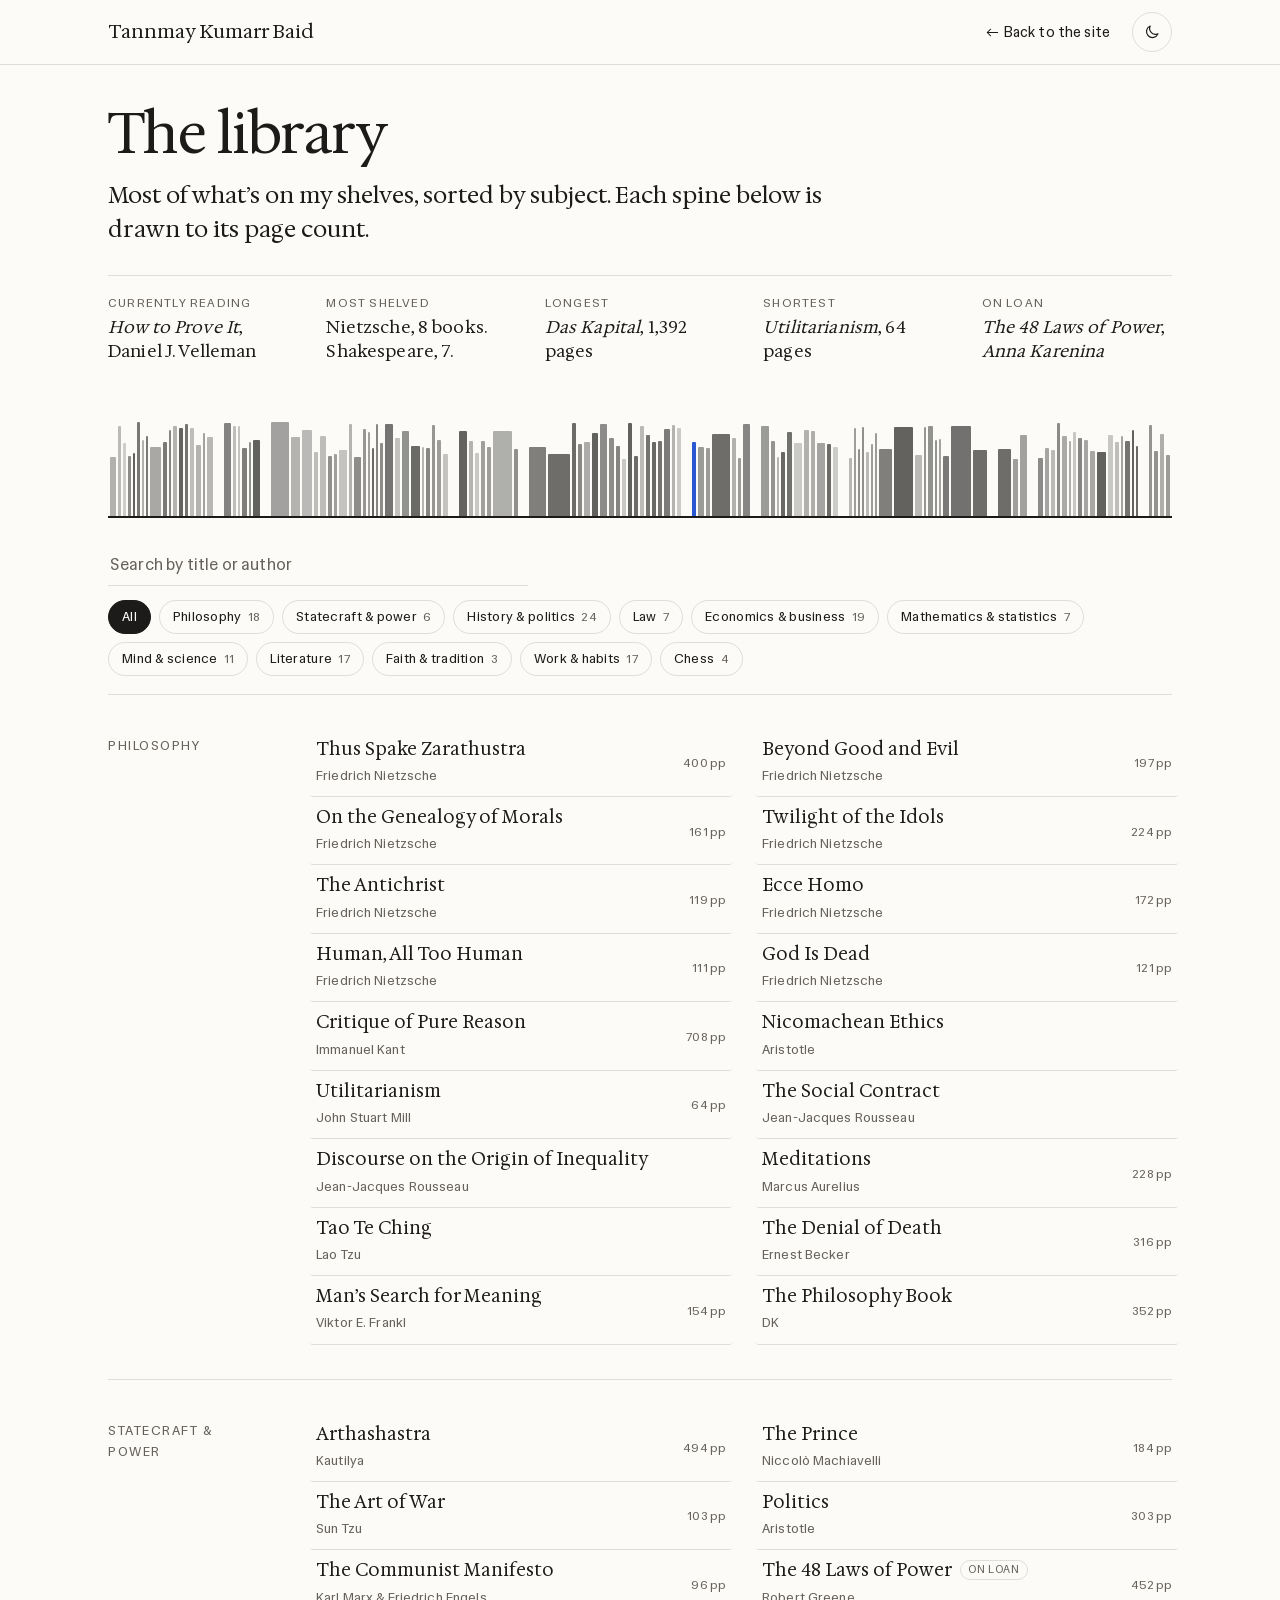
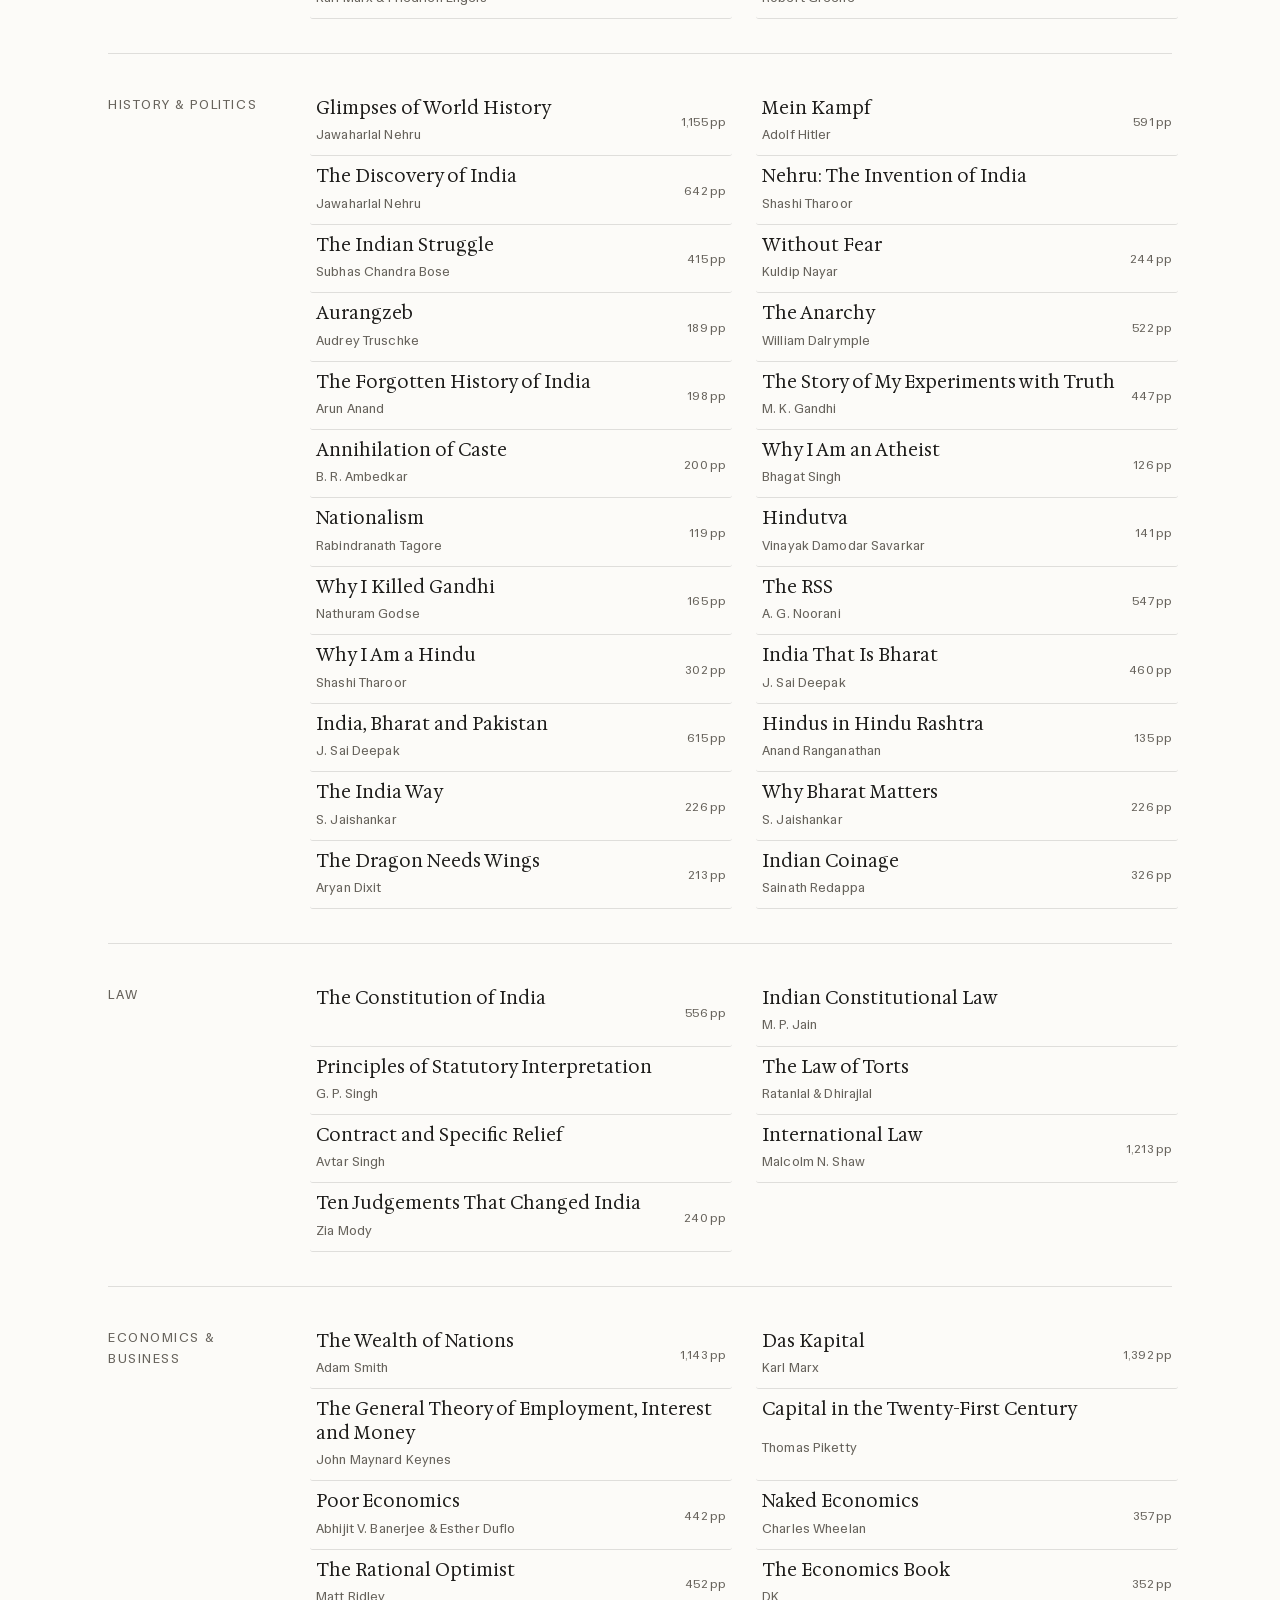
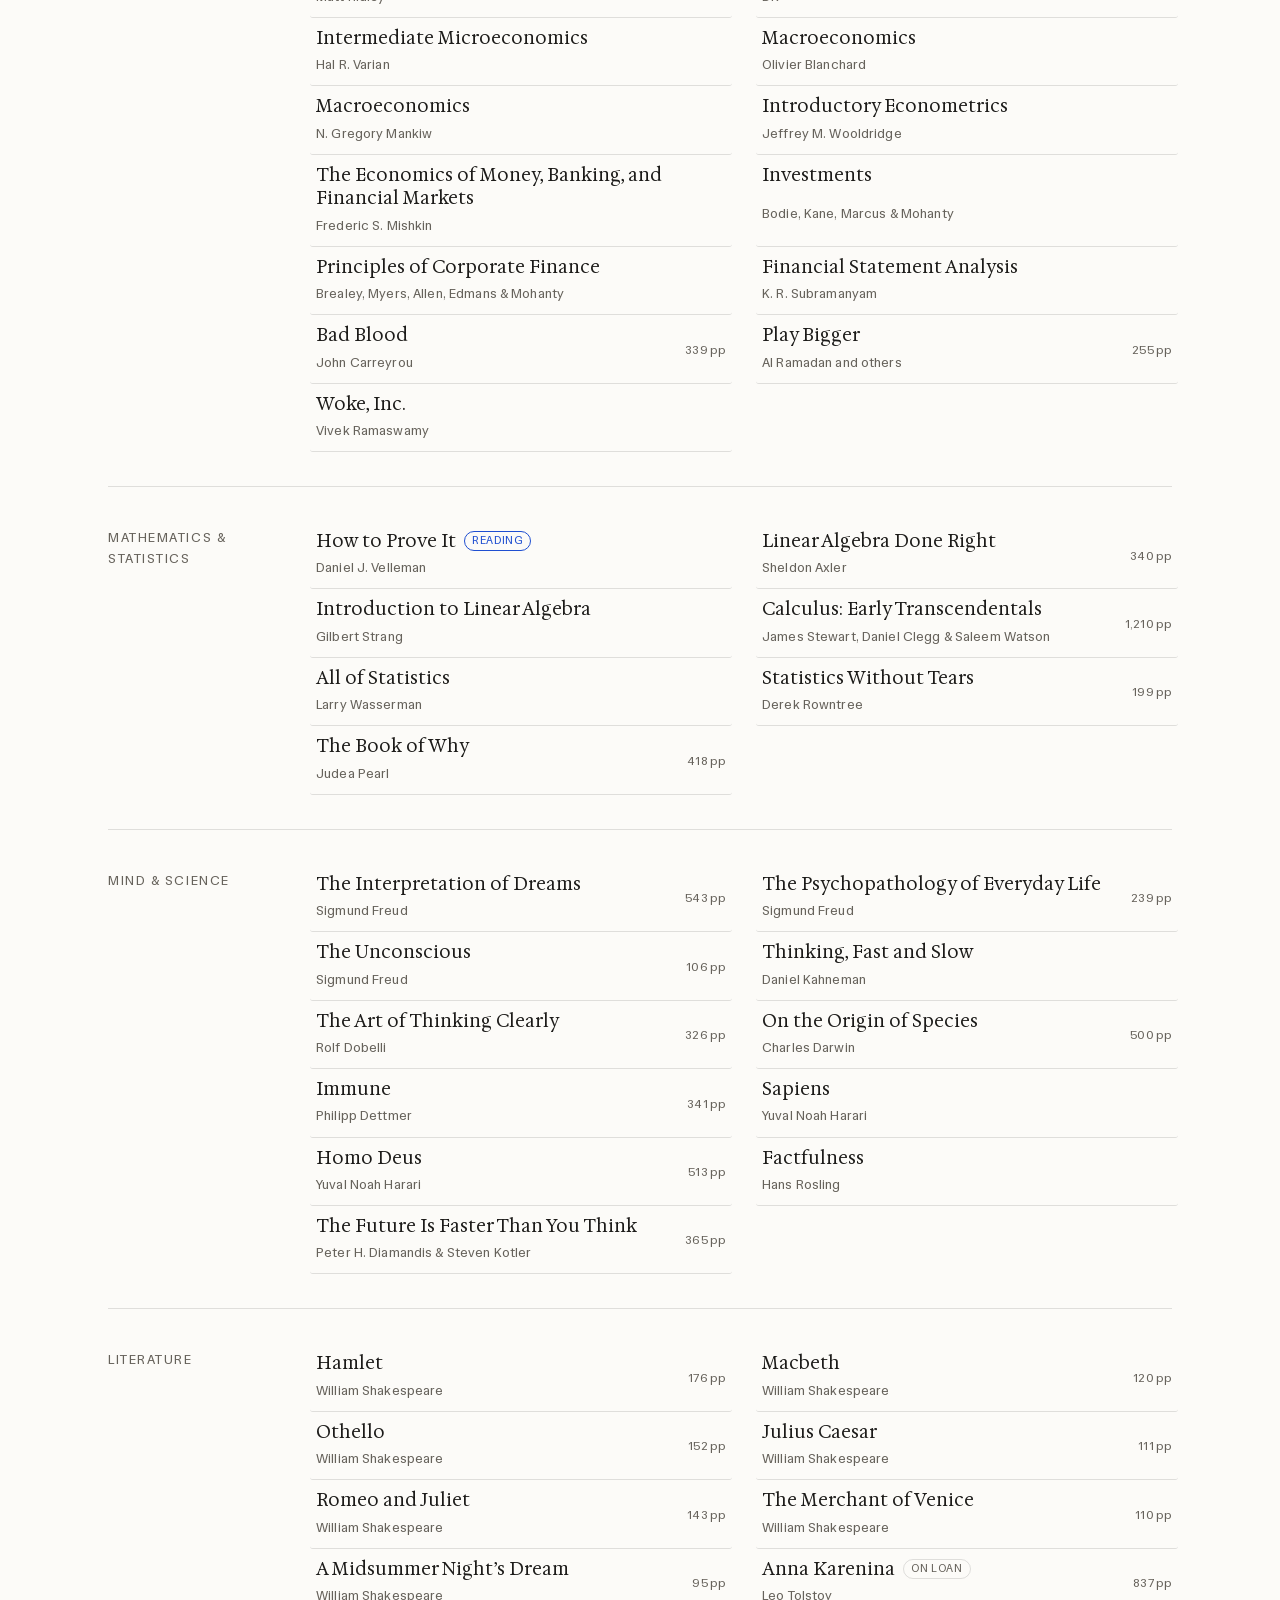
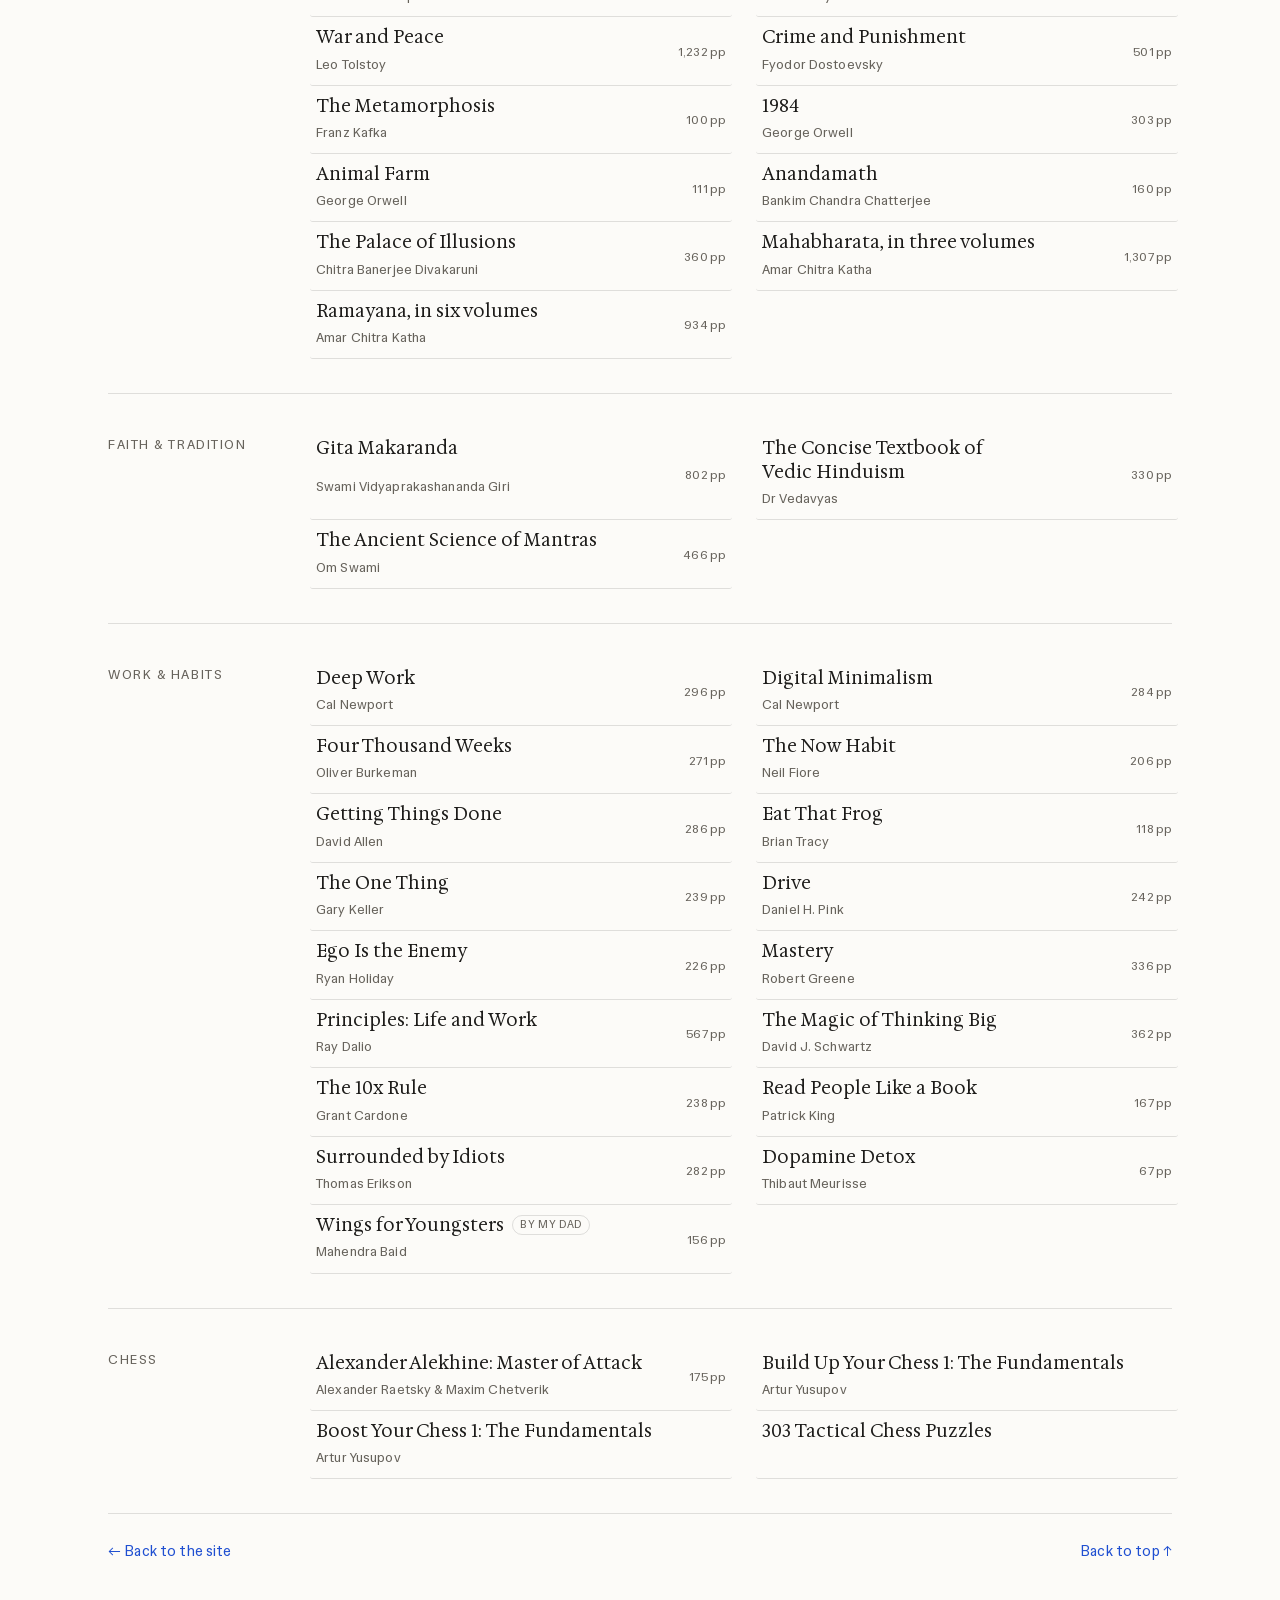
==== commit d612eadc: "Add Mein Kampf and Why I Killed Gandhi to the catalogue Both sit on the History & politics shelf, wh" ====
--- a/catalogue.html
+++ b/catalogue.html
@@ -46,7 +46,7 @@
   <div class="cat-tools" hidden>
     <input class="cat-search sans" id="cat-search" type="search" placeholder="Search by title or author" aria-label="Search the library" autocomplete="off">
     <div class="chips sans" role="group" aria-label="Shelves">
-      <button type="button" class="chip" data-shelf="all" aria-pressed="true">All</button><button type="button" class="chip" data-shelf="philosophy" aria-pressed="false">Philosophy <span class="n">18</span></button><button type="button" class="chip" data-shelf="statecraft" aria-pressed="false">Statecraft &amp; power <span class="n">6</span></button><button type="button" class="chip" data-shelf="history" aria-pressed="false">History &amp; politics <span class="n">22</span></button><button type="button" class="chip" data-shelf="law" aria-pressed="false">Law <span class="n">7</span></button><button type="button" class="chip" data-shelf="economics" aria-pressed="false">Economics &amp; business <span class="n">19</span></button><button type="button" class="chip" data-shelf="maths" aria-pressed="false">Mathematics &amp; statistics <span class="n">7</span></button><button type="button" class="chip" data-shelf="science" aria-pressed="false">Mind &amp; science <span class="n">11</span></button><button type="button" class="chip" data-shelf="literature" aria-pressed="false">Literature <span class="n">17</span></button><button type="button" class="chip" data-shelf="faith" aria-pressed="false">Faith &amp; tradition <span class="n">3</span></button><button type="button" class="chip" data-shelf="habits" aria-pressed="false">Work &amp; habits <span class="n">17</span></button><button type="button" class="chip" data-shelf="chess" aria-pressed="false">Chess <span class="n">4</span></button>
+      <button type="button" class="chip" data-shelf="all" aria-pressed="true">All</button><button type="button" class="chip" data-shelf="philosophy" aria-pressed="false">Philosophy <span class="n">18</span></button><button type="button" class="chip" data-shelf="statecraft" aria-pressed="false">Statecraft &amp; power <span class="n">6</span></button><button type="button" class="chip" data-shelf="history" aria-pressed="false">History &amp; politics <span class="n">24</span></button><button type="button" class="chip" data-shelf="law" aria-pressed="false">Law <span class="n">7</span></button><button type="button" class="chip" data-shelf="economics" aria-pressed="false">Economics &amp; business <span class="n">19</span></button><button type="button" class="chip" data-shelf="maths" aria-pressed="false">Mathematics &amp; statistics <span class="n">7</span></button><button type="button" class="chip" data-shelf="science" aria-pressed="false">Mind &amp; science <span class="n">11</span></button><button type="button" class="chip" data-shelf="literature" aria-pressed="false">Literature <span class="n">17</span></button><button type="button" class="chip" data-shelf="faith" aria-pressed="false">Faith &amp; tradition <span class="n">3</span></button><button type="button" class="chip" data-shelf="habits" aria-pressed="false">Work &amp; habits <span class="n">17</span></button><button type="button" class="chip" data-shelf="chess" aria-pressed="false">Chess <span class="n">4</span></button>
     </div>
   </div>
 
@@ -88,6 +88,7 @@
     <h2 id="history-h" class="label">History &amp; politics</h2>
     <ol class="books">
         <li id="b-glimpses-of-world-history-jawaharlal-nehru" data-shelf="history" data-pages="1155" data-search="glimpses of world history jawaharlal nehru"><span class="bk-title">Glimpses of World History</span><span class="bk-author sans muted">Jawaharlal Nehru</span><span class="bk-pages sans muted">1,155 pp</span></li>
+        <li id="b-mein-kampf-adolf-hitler" data-shelf="history" data-pages="591" data-search="mein kampf adolf hitler"><span class="bk-title">Mein Kampf</span><span class="bk-author sans muted">Adolf Hitler</span><span class="bk-pages sans muted">591 pp</span></li>
         <li id="b-the-discovery-of-india-jawaharlal-nehru" data-shelf="history" data-pages="642" data-search="the discovery of india jawaharlal nehru"><span class="bk-title">The Discovery of India</span><span class="bk-author sans muted">Jawaharlal Nehru</span><span class="bk-pages sans muted">642 pp</span></li>
         <li id="b-nehru-the-invention-of-india-shashi-tharoor" data-shelf="history" data-pages="0" data-search="nehru: the invention of india shashi tharoor"><span class="bk-title">Nehru: The Invention of India</span><span class="bk-author sans muted">Shashi Tharoor</span><span class="bk-pages sans muted"></span></li>
         <li id="b-the-indian-struggle-subhas-chandra-bose" data-shelf="history" data-pages="415" data-search="the indian struggle subhas chandra bose"><span class="bk-title">The Indian Struggle</span><span class="bk-author sans muted">Subhas Chandra Bose</span><span class="bk-pages sans muted">415 pp</span></li>
@@ -100,6 +101,7 @@
         <li id="b-why-i-am-an-atheist-bhagat-singh" data-shelf="history" data-pages="126" data-search="why i am an atheist bhagat singh"><span class="bk-title">Why I Am an Atheist</span><span class="bk-author sans muted">Bhagat Singh</span><span class="bk-pages sans muted">126 pp</span></li>
         <li id="b-nationalism-rabindranath-tagore" data-shelf="history" data-pages="119" data-search="nationalism rabindranath tagore"><span class="bk-title">Nationalism</span><span class="bk-author sans muted">Rabindranath Tagore</span><span class="bk-pages sans muted">119 pp</span></li>
         <li id="b-hindutva-vinayak-damodar-savarkar" data-shelf="history" data-pages="141" data-search="hindutva vinayak damodar savarkar"><span class="bk-title">Hindutva</span><span class="bk-author sans muted">Vinayak Damodar Savarkar</span><span class="bk-pages sans muted">141 pp</span></li>
+        <li id="b-why-i-killed-gandhi-nathuram-godse" data-shelf="history" data-pages="165" data-search="why i killed gandhi nathuram godse"><span class="bk-title">Why I Killed Gandhi</span><span class="bk-author sans muted">Nathuram Godse</span><span class="bk-pages sans muted">165 pp</span></li>
         <li id="b-the-rss-a-g-noorani" data-shelf="history" data-pages="547" data-search="the rss a. g. noorani"><span class="bk-title">The RSS</span><span class="bk-author sans muted">A. G. Noorani</span><span class="bk-pages sans muted">547 pp</span></li>
         <li id="b-why-i-am-a-hindu-shashi-tharoor" data-shelf="history" data-pages="302" data-search="why i am a hindu shashi tharoor"><span class="bk-title">Why I Am a Hindu</span><span class="bk-author sans muted">Shashi Tharoor</span><span class="bk-pages sans muted">302 pp</span></li>
         <li id="b-india-that-is-bharat-j-sai-deepak" data-shelf="history" data-pages="460" data-search="india that is bharat j. sai deepak"><span class="bk-title">India That Is Bharat</span><span class="bk-author sans muted">J. Sai Deepak</span><span class="bk-pages sans muted">460 pp</span></li>
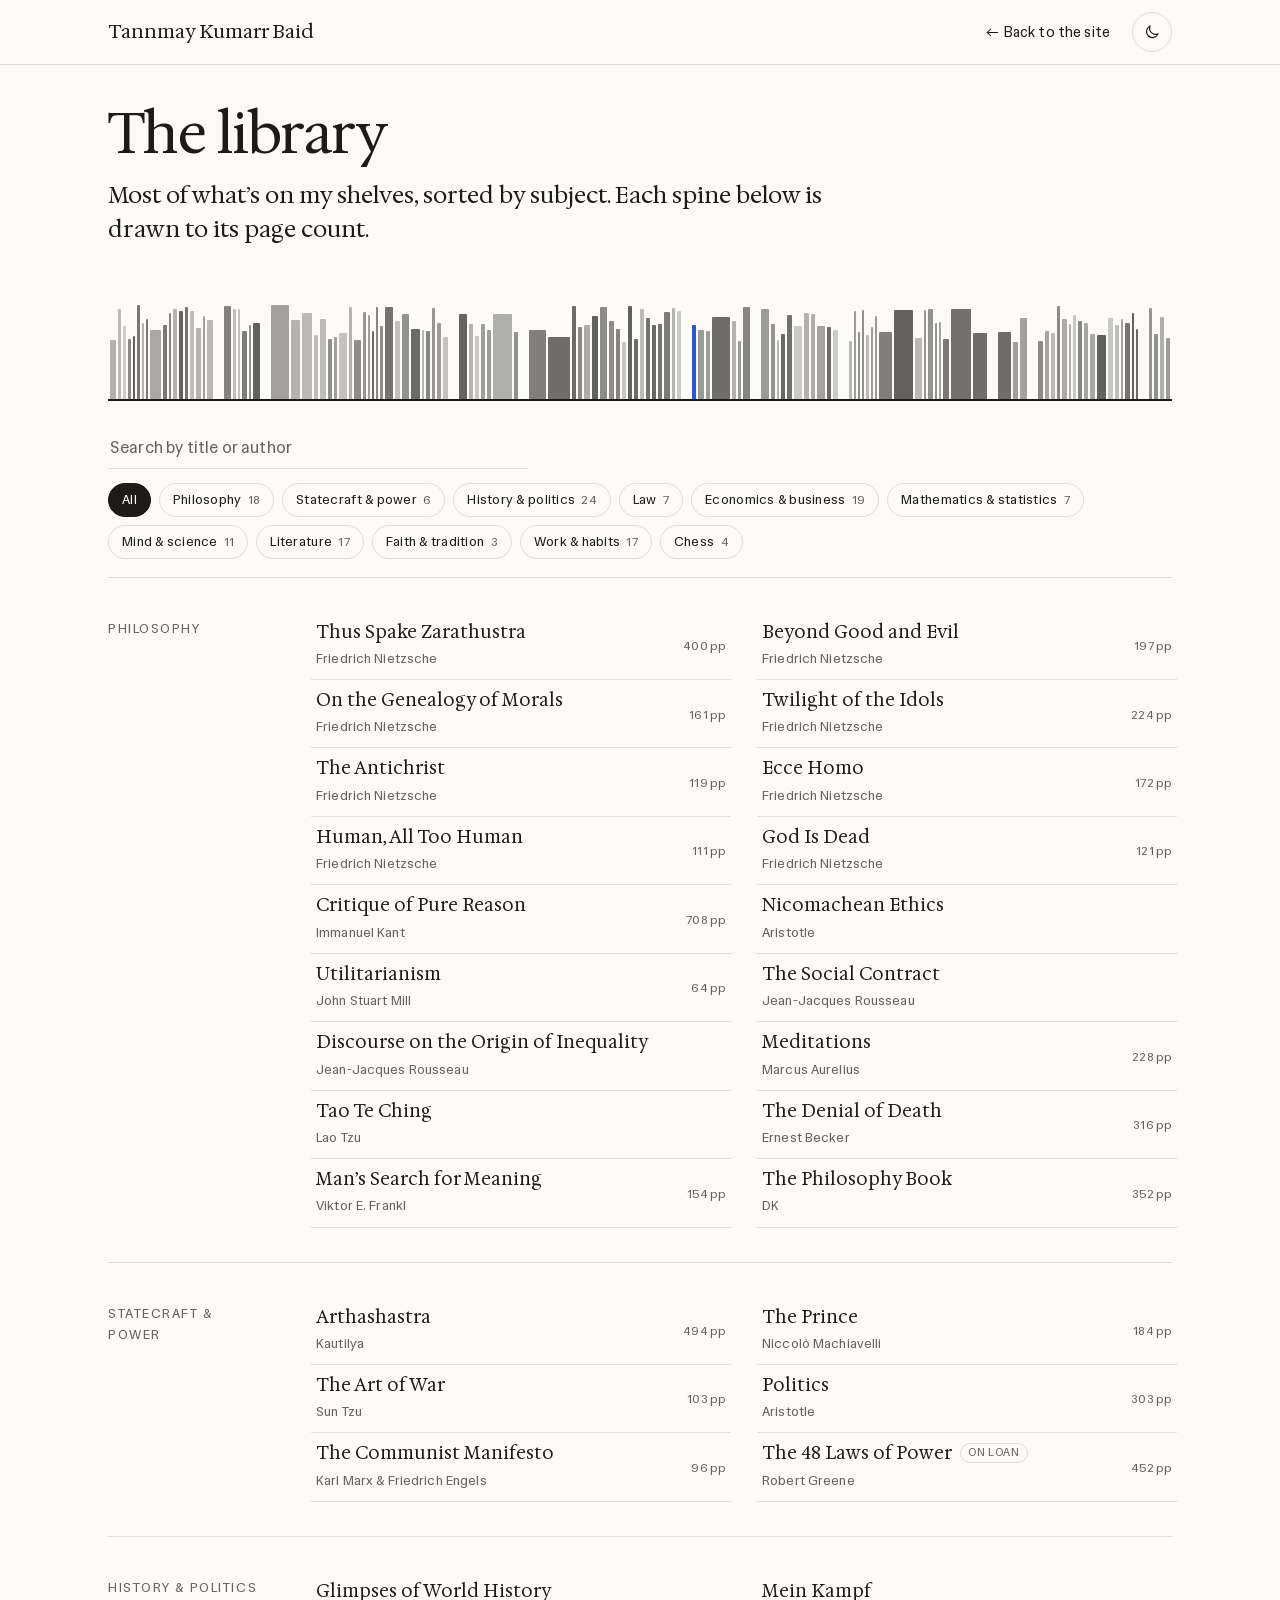
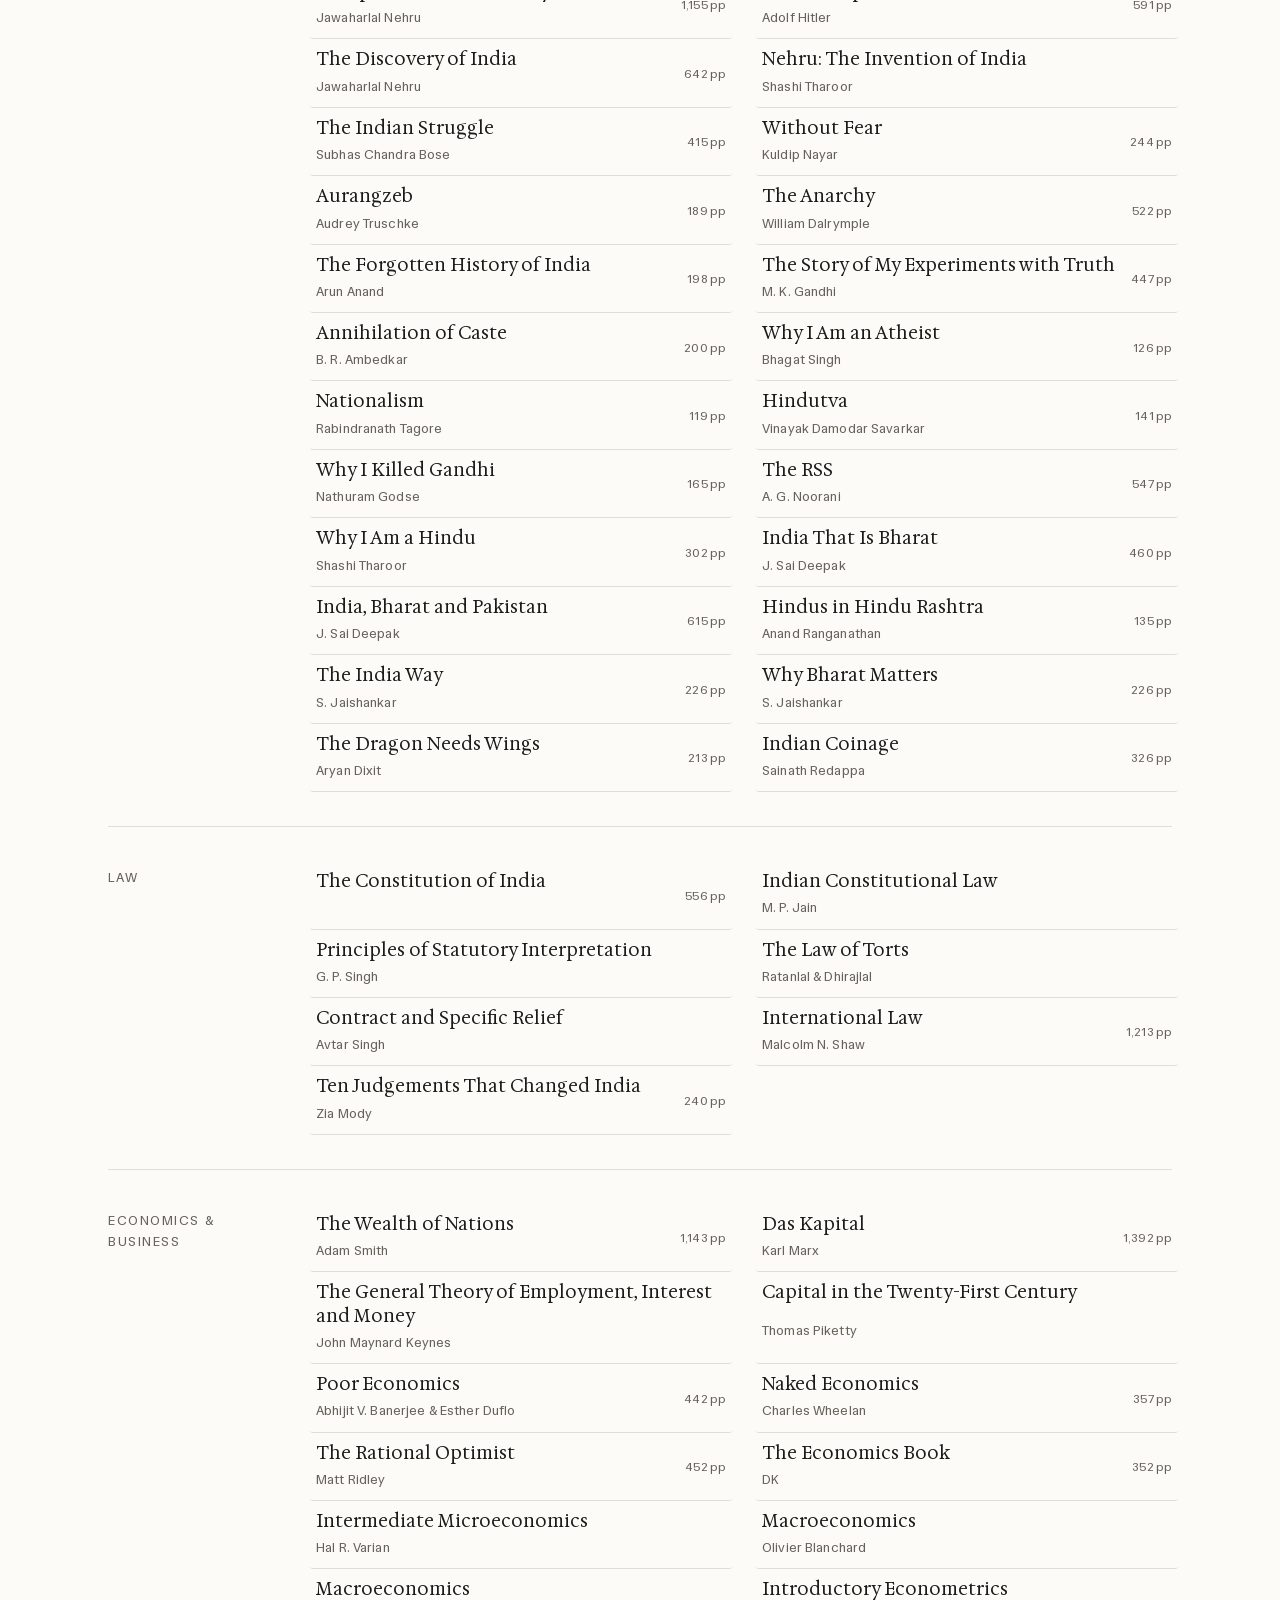
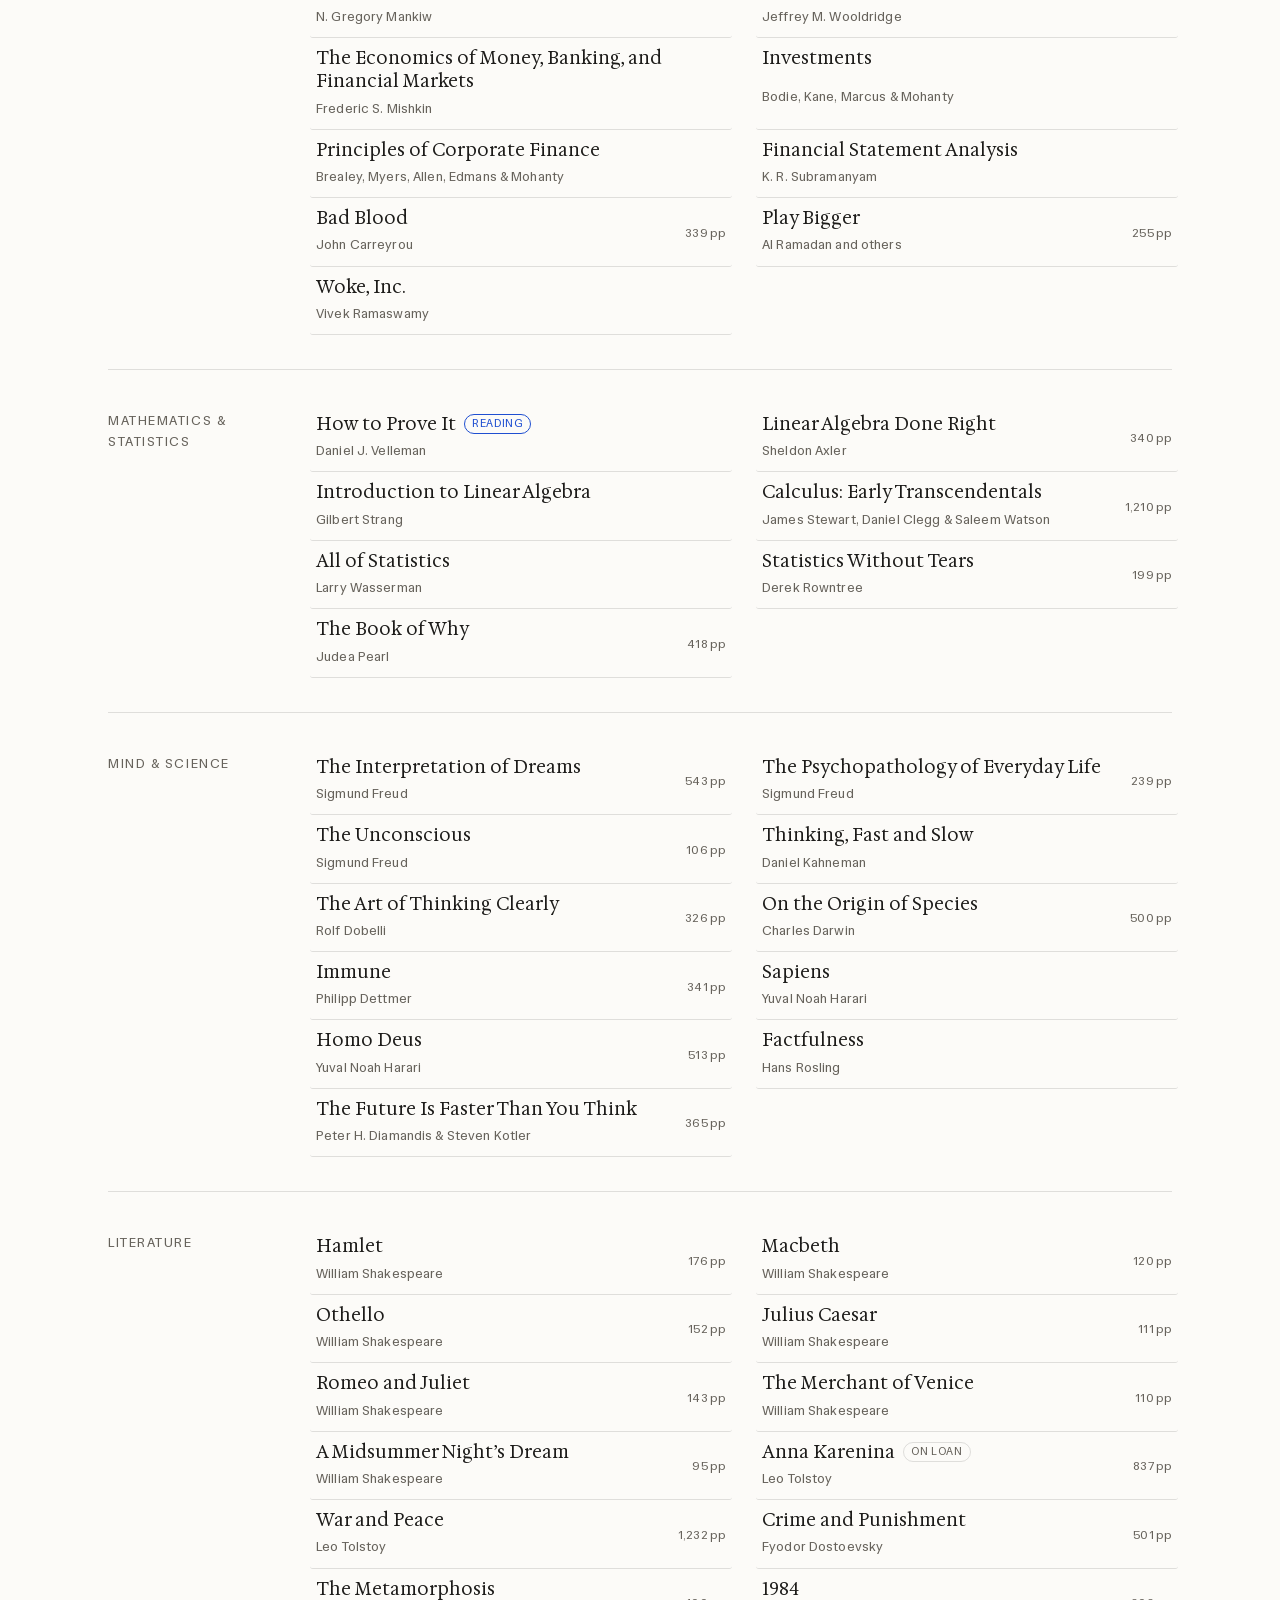
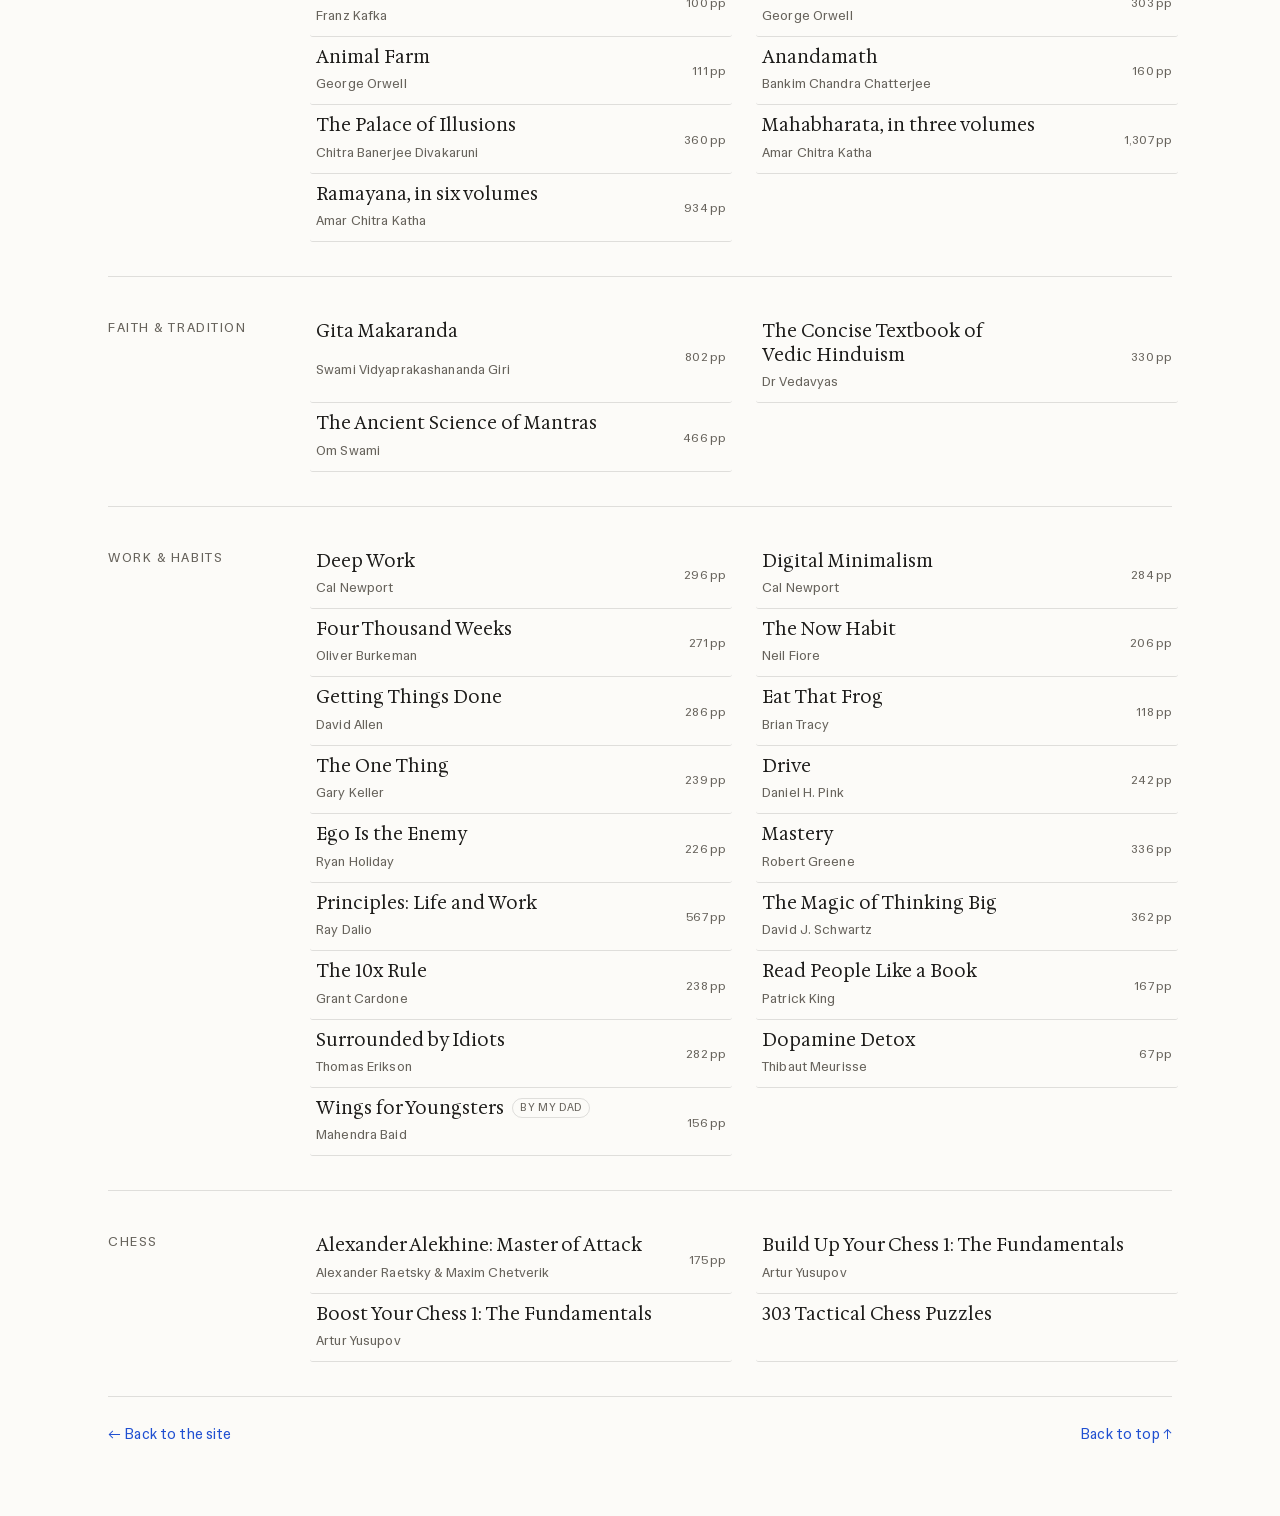
==== commit b8a4b352: "Remove the facts strip from the catalogue The page now goes straight from the intro to the spines, s" ====
--- a/catalogue.html
+++ b/catalogue.html
@@ -32,13 +32,6 @@
   <section class="cat-head" id="top">
     <h1>The library</h1>
     <p class="lede">Most of what’s on my shelves, sorted by subject. Each spine below is drawn to its page count.</p>
-    <dl class="cat-facts sans">
-      <div><dt>Currently reading</dt><dd><em>How to Prove It</em>, Daniel J. Velleman</dd></div>
-      <div><dt>Most shelved</dt><dd>Nietzsche, 8 books. Shakespeare, 7.</dd></div>
-      <div><dt>Longest</dt><dd><em>Das Kapital</em>, 1,392 pages</dd></div>
-      <div><dt>Shortest</dt><dd><em>Utilitarianism</em>, 64 pages</dd></div>
-      <div><dt>On loan</dt><dd><em>The 48 Laws of Power</em>, <em>Anna Karenina</em></dd></div>
-    </dl>
   </section>
 
   <div class="spines-wrap" aria-hidden="true"><div class="spines-scroll"><div class="spines" id="spines"></div></div><div class="spine-tip" id="spine-tip" hidden></div></div>
--- a/assets/catalogue.css
+++ b/assets/catalogue.css
@@ -3,10 +3,6 @@
 .cat-head { padding: 40px 0 6px; }
 .cat-head h1 { margin: 0 0 14px; font-size: clamp(40px, 4.4vw, 58px); line-height: 1.04; letter-spacing: -.012em; }
 .cat-head .lede { max-width: 760px; font-size: 23px; line-height: 1.5; text-wrap: pretty; }
-
-.cat-facts { display: grid; grid-template-columns: repeat(5, minmax(0, 1fr)); gap: 16px 28px; margin: 28px 0 0; padding-top: 18px; border-top: 1px solid var(--hair); }
-.cat-facts dt { margin-bottom: 3px; font-size: 12px; letter-spacing: .1em; text-transform: uppercase; color: var(--muted); }
-.cat-facts dd { margin: 0; font-family: 'Hedvig Letters Serif', Georgia, serif; font-size: 17px; line-height: 1.4; color: var(--ink); }
 
 /* Spines: one per book, drawn to its page count */
 .spines-wrap { position: relative; margin: 44px 0 4px; }
@@ -63,7 +59,6 @@
 .cat-empty[hidden] { display: none; }
 
 @media (max-width: 900px) {
-  .cat-facts { grid-template-columns: repeat(2, minmax(0, 1fr)); }
   .books { grid-template-columns: 1fr; }
   .cat-shelf { grid-template-columns: 1fr; gap: 10px; }
 }
